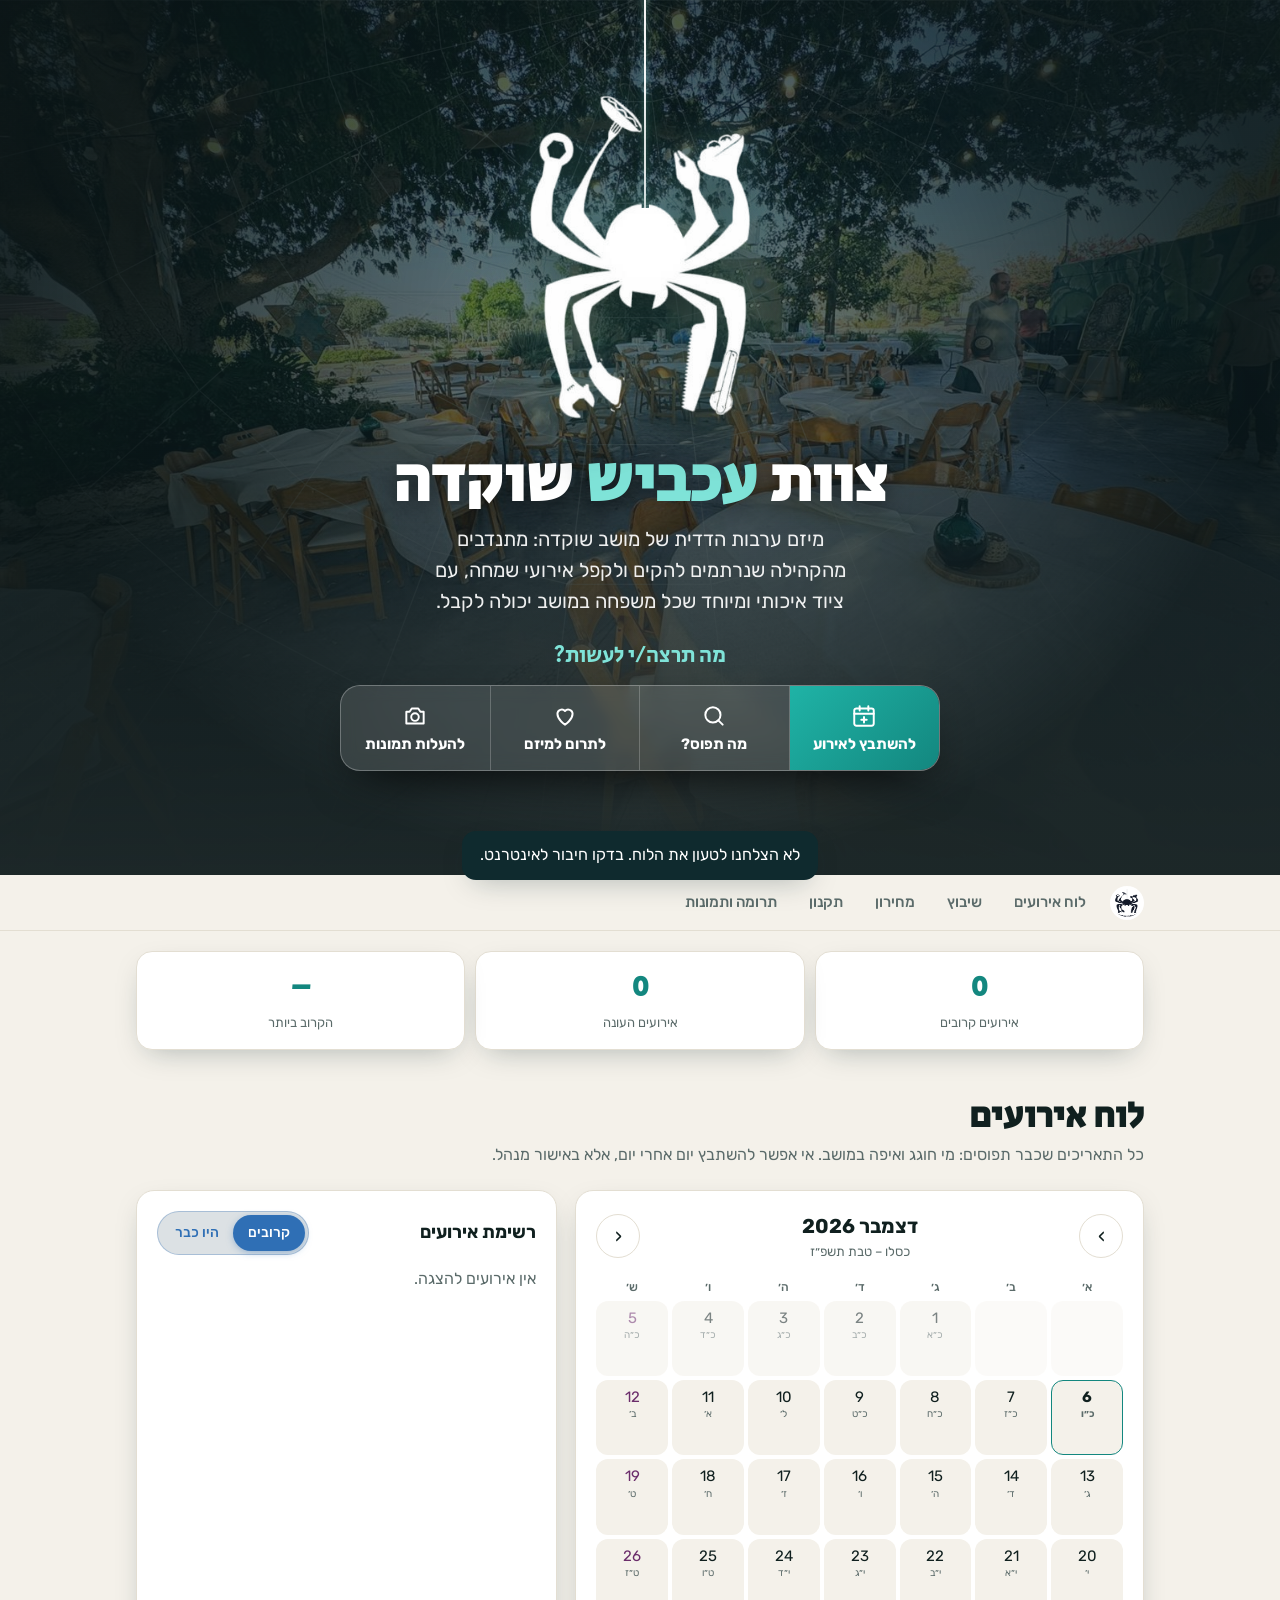
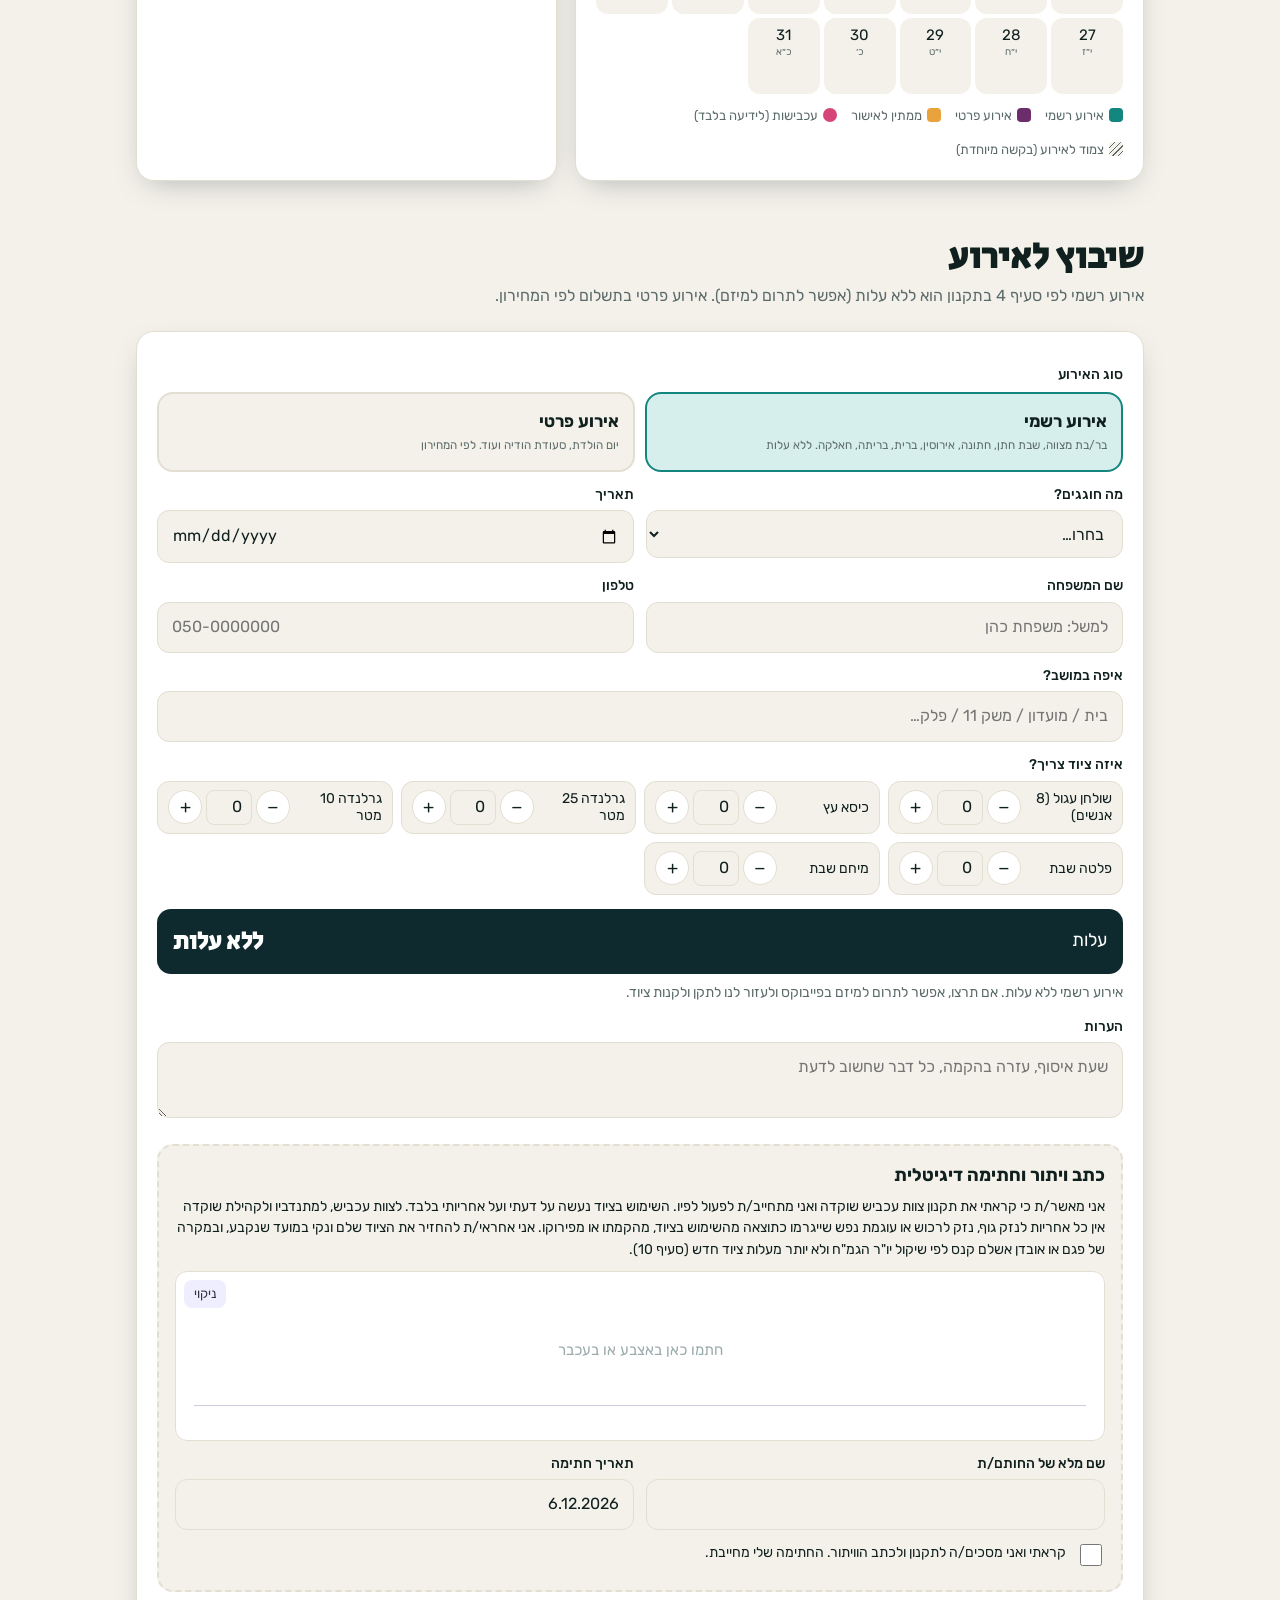
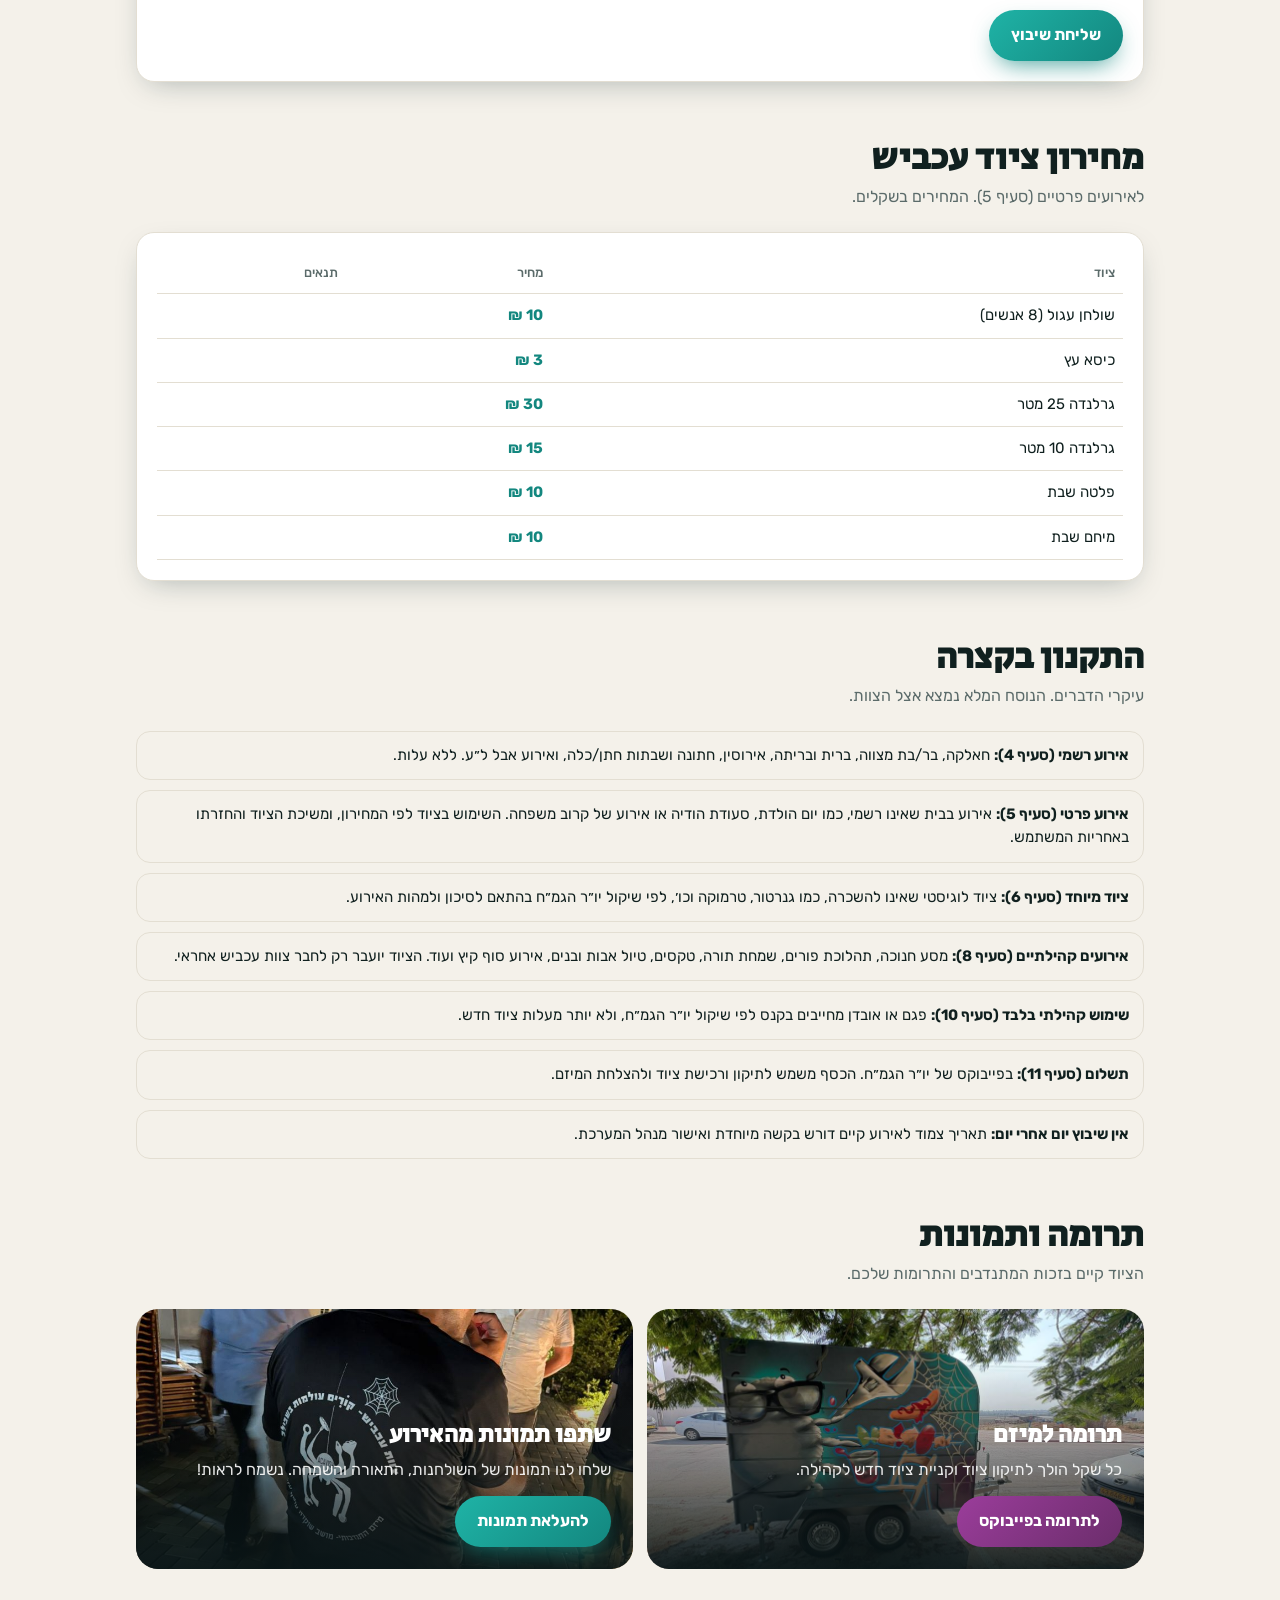
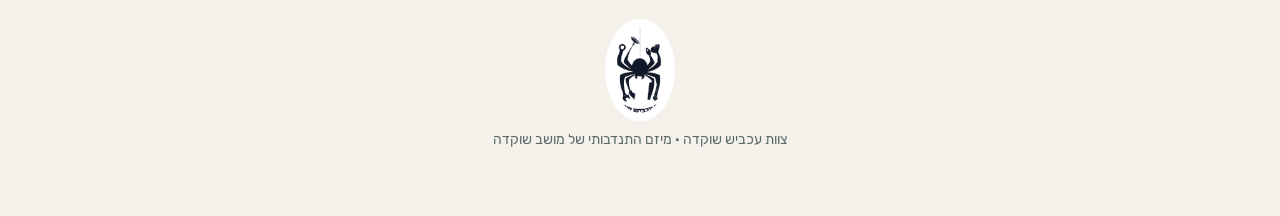
==== akavish-app/index.html @ b8924027 "עכביש: עדכונים נכנסים מיד בלי זיכרון מטמון ישן Co-Authored-By: Claude Opus 5.5 <noreply@anthropic.co" ====
<!doctype html>
<html lang="he" dir="rtl">
<head>
<meta charset="utf-8">
<meta name="viewport" content="width=device-width, initial-scale=1, viewport-fit=cover">
<title>צוות עכביש שוקדה</title>
<meta name="description" content="שיבוץ ציוד לאירועים של צוות עכביש שוקדה: לוח תאריכים, שיבוץ, מחירון ותרומה">
<meta name="theme-color" content="#0f2a2e">
<link rel="manifest" href="manifest.webmanifest">
<link rel="icon" href="img/icon-192.png">
<link rel="apple-touch-icon" href="img/apple-touch-icon.png">
<meta name="apple-mobile-web-app-capable" content="yes">
<meta name="apple-mobile-web-app-title" content="עכביש">
<link rel="preconnect" href="https://fonts.googleapis.com">
<link rel="preconnect" href="https://fonts.gstatic.com" crossorigin>
<link href="https://fonts.googleapis.com/css2?family=Rubik:wght@400;500;700;900&family=Secular+One&display=swap" rel="stylesheet">
<style>
:root{
  --ink:#10201f; --muted:#5b6b6a; --bg:#f4f1ea; --card:#ffffff; --line:#e3ded2;
  --teal:#13877f; --teal-d:#0f2a2e; --teal-l:#d7efec; --plum:#6b2d6b; --amber:#e8a33d; --red:#c2413b;
  --official:#13877f; --private:#6b2d6b; --pending:#e8a33d; --rose:#d6457a; --blue:#2f6fb5;
  --radius:18px; --shadow:0 10px 30px -12px rgba(15,42,46,.35);
}
@media (prefers-color-scheme: dark){
  :root:not([data-theme="light"]){
    --ink:#eef4f3; --muted:#9db0ae; --bg:#0c1617; --card:#142224; --line:#24393b;
    --teal-l:#163a38; --shadow:0 10px 30px -12px rgba(0,0,0,.7);
  }
}
:root[data-theme="dark"]{ --ink:#eef4f3; --muted:#9db0ae; --bg:#0c1617; --card:#142224; --line:#24393b; --teal-l:#163a38; }
*{box-sizing:border-box}
html{scroll-behavior:smooth;overflow-x:clip}
body{margin:0;font-family:Rubik,system-ui,sans-serif;background:var(--bg);color:var(--ink);line-height:1.55;-webkit-tap-highlight-color:transparent}
img{max-width:100%;display:block}
a{color:inherit}
button,input,select,textarea{font:inherit;color:inherit}
.wrap{max-width:1040px;margin:0 auto;padding:0 16px}

/* ---------- HERO ---------- */
.hero{position:relative;min-height:min(92vh,760px);display:grid;place-items:center;text-align:center;color:#fff;overflow:hidden;isolation:isolate;padding:48px 16px 90px}
.hero::before{content:"";position:absolute;inset:0;background:url(img/hero.jpg) center/cover;z-index:-2;transform:scale(1.05);animation:drift 30s ease-in-out infinite alternate}
.hero::after{content:"";position:absolute;inset:0;z-index:-1;background:radial-gradient(ellipse at 50% 35%,rgba(15,42,46,.55),rgba(10,22,24,.92) 70%),linear-gradient(180deg,transparent 60%,var(--bg))}
@keyframes drift{to{transform:scale(1.15) translate(-2%,1%)}}
.web{position:absolute;inset:0;z-index:-1;opacity:.22;pointer-events:none}
.web path,.web line,.web circle{stroke:#fff;fill:none;stroke-width:1}
.spider{position:relative;width:min(220px,48vw);margin:0 auto;transform-origin:52% -70vh;animation:descend 2.4s cubic-bezier(.22,1.35,.45,1) both,bob 5.5s 2.4s ease-in-out infinite}
.spider::before{content:"";position:absolute;z-index:-1;bottom:56%;left:52.4%;width:2px;height:130vh;transform:translateX(-50%);background:linear-gradient(rgba(255,255,255,.15),rgba(255,255,255,.95) 50%);box-shadow:0 0 6px rgba(127,227,216,.6)}
.spider img{width:100%;height:auto;filter:drop-shadow(0 22px 26px rgba(0,0,0,.65)) drop-shadow(0 0 22px rgba(127,227,216,.35))}
@keyframes descend{from{transform:translateY(-120vh)}}
@keyframes bob{0%,100%{transform:translateY(0) rotate(0)}30%{transform:translateY(14px) rotate(.8deg)}70%{transform:translateY(-6px) rotate(-.8deg)}}
@keyframes spin{to{transform:rotate(360deg)}}
@media (prefers-reduced-motion:reduce){*{animation:none!important}}
.hero h1{font-family:"Secular One",Rubik,sans-serif;font-size:clamp(34px,7vw,64px);line-height:1.05;margin:30px 0 8px;text-shadow:0 4px 24px rgba(0,0,0,.5)}
.hero h1 span{color:#7fe3d8}
.hero p.lead{text-wrap:balance;font-size:clamp(16px,2.6vw,20px);max-width:600px;margin:0 auto 22px;opacity:.92}
.cta{display:flex;gap:10px;flex-wrap:wrap;justify-content:center}
.ask{font-family:"Secular One",Rubik,sans-serif;font-size:clamp(18px,3vw,22px);margin:0 0 12px;color:#7fe3d8}
.actions{display:grid;grid-template-columns:repeat(4,1fr);max-width:640px;margin:0 auto;border-radius:20px;overflow:hidden;background:rgba(255,255,255,.12);backdrop-filter:blur(8px);border:1px solid rgba(255,255,255,.28);box-shadow:0 20px 50px -20px #000}
.actions a{display:flex;flex-direction:column;align-items:center;justify-content:center;gap:6px;padding:14px 6px;min-height:84px;color:#fff;text-decoration:none;font-weight:700;font-size:15px;line-height:1.2;transition:background .15s}
.actions a+a{border-inline-start:1px solid rgba(255,255,255,.22)}
.actions a:first-child{background:linear-gradient(135deg,#1fb3a6,var(--teal))}
.actions a:hover{background:rgba(255,255,255,.2)}
.actions a:first-child:hover{background:linear-gradient(135deg,#25c4b6,#16968d)}
.actions svg{width:26px;height:26px;fill:none;stroke:currentColor;stroke-width:1.8;stroke-linecap:round;stroke-linejoin:round}
@media (max-width:560px){.actions{grid-template-columns:1fr 1fr}.actions a:nth-child(3){border-inline-start:0}.actions a:nth-child(n+3){border-top:1px solid rgba(255,255,255,.22)}}
.btn{display:inline-flex;align-items:center;gap:8px;border:0;border-radius:999px;padding:13px 22px;font-weight:700;cursor:pointer;text-decoration:none;transition:transform .15s,box-shadow .15s;min-height:48px}
.btn:active{transform:scale(.97)}
.btn-primary{background:linear-gradient(135deg,#1fb3a6,var(--teal));color:#fff;box-shadow:0 10px 24px -8px #13877fcc}
.btn-ghost{background:rgba(255,255,255,.14);color:#fff;backdrop-filter:blur(6px);border:1px solid rgba(255,255,255,.3)}
.btn-plum{background:linear-gradient(135deg,#9b3d9b,var(--plum));color:#fff}
.btn-outline{background:transparent;border:2px solid var(--teal);color:var(--teal)}
.btn svg{width:20px;height:20px}

/* ---------- NAV ---------- */
nav.tabs{position:sticky;top:0;z-index:20;background:color-mix(in srgb,var(--bg) 88%,transparent);backdrop-filter:blur(10px);border-bottom:1px solid var(--line)}
nav.tabs .wrap{display:flex;gap:4px;overflow-x:auto;scrollbar-width:none;padding-top:8px;padding-bottom:8px;align-items:center}
nav.tabs a{flex:none;padding:8px 14px;border-radius:999px;text-decoration:none;font-weight:500;color:var(--muted);font-size:15px}
nav.tabs a:hover{background:var(--teal-l);color:var(--ink)}
nav.tabs .mini{width:34px;height:34px;border-radius:50%;background:#fff;padding:3px;flex:none;margin-inline-end:6px}

section{padding:46px 0 10px}
h2{font-family:"Secular One",Rubik,sans-serif;font-size:clamp(26px,4.4vw,36px);margin:0 0 6px;line-height:1.15}
.sub{color:var(--muted);margin:0 0 22px}
.card{background:var(--card);border:1px solid var(--line);border-radius:var(--radius);box-shadow:var(--shadow);padding:20px}

/* ---------- STATUS STRIP ---------- */
.strip{display:grid;grid-template-columns:repeat(3,1fr);gap:10px;margin-top:20px}
.stat{background:var(--card);border:1px solid var(--line);border-radius:16px;padding:14px;text-align:center;box-shadow:var(--shadow)}
.stat b{display:block;font-size:28px;font-family:"Secular One",Rubik;color:var(--teal)}
.stat span{font-size:13px;color:var(--muted)}
.demo{margin:14px 0 0;padding:10px 14px;border-radius:12px;background:#fff4dc;color:#6b4a0c;font-size:14px;border:1px solid #f1d79b}
@media (prefers-color-scheme: dark){:root:not([data-theme="light"]) .demo{background:#3a2e12;color:#f6dfa8;border-color:#5c4a1c}}

/* ---------- CALENDAR ---------- */
.cal-head{display:flex;align-items:center;justify-content:space-between;gap:10px;margin-bottom:12px}
.cal-head h3{margin:0;font-size:20px;text-align:center;flex:1}
.cal-head small{display:block;color:var(--muted);font-weight:400;font-size:13px}
.icon-btn{width:44px;height:44px;border-radius:50%;border:1px solid var(--line);background:var(--card);cursor:pointer;display:grid;place-items:center;font-size:20px}
.grid{display:grid;grid-template-columns:repeat(7,1fr);gap:4px}
.dow{text-align:center;font-size:12px;color:var(--muted);padding:4px 0;font-weight:500}
.day{position:relative;aspect-ratio:1/1.05;border-radius:12px;border:1px solid transparent;background:var(--bg);display:flex;flex-direction:column;align-items:center;justify-content:flex-start;padding:5px 2px;cursor:pointer;font-size:15px;min-width:0;overflow:hidden}
.day .hd{font-size:10px;color:var(--muted);line-height:1.1}
.day .tag{margin-top:auto;font-size:10px;line-height:1.15;max-width:100%;padding:1px 4px;border-radius:6px;color:#fff;white-space:nowrap;overflow:hidden;text-overflow:ellipsis}
.day.out{opacity:.3;pointer-events:none}
.day.past{opacity:.55}
.day.today{border-color:var(--teal);font-weight:700}
.day.taken{background:var(--teal-l)}
.day.taken .tag{background:var(--official)}
.day.taken.priv .tag{background:var(--private)}
.day.taken.pend .tag{background:var(--pending);color:#3a2700}
.day .ak{position:absolute;top:5px;left:5px;width:8px;height:8px;border-radius:50%;background:var(--rose)}
.day.akonly .tag{background:var(--rose)}
.akinfo{margin-top:12px;padding:10px 12px;border-radius:12px;border:1px dashed var(--rose);font-size:14px;background:color-mix(in srgb,var(--rose) 8%,var(--card))}
.day.adj{background:repeating-linear-gradient(-45deg,var(--bg) 0 6px,color-mix(in srgb,var(--line) 70%,transparent) 6px 8px)}
.day.free:hover{border-color:var(--teal)}
.day.sel{outline:3px solid var(--teal);outline-offset:1px}
.day.shab .num{color:var(--plum)}
.legend{display:flex;flex-wrap:wrap;gap:14px;font-size:13px;color:var(--muted);margin-top:12px}
.legend i{display:inline-block;width:14px;height:14px;border-radius:4px;vertical-align:-2px;margin-inline-end:5px}
@media (max-width:520px){.day .tag{font-size:0;height:5px;width:70%;padding:0}.day{font-size:13px;border-radius:9px}.day .hd{font-size:9px}}

.cols{display:grid;grid-template-columns:1.35fr 1fr;gap:18px}
@media (max-width:860px){.cols{grid-template-columns:1fr}}
.list{display:flex;flex-direction:column;gap:8px;max-height:560px;overflow:auto;padding-inline-end:4px}
.ev{display:grid;grid-template-columns:58px 1fr;gap:12px;align-items:center;padding:10px;border-radius:14px;background:var(--bg);border:1px solid var(--line)}
.ev .d{text-align:center;border-radius:12px;padding:6px 0;background:var(--teal);color:#fff;line-height:1.1}
.ev.priv .d{background:var(--private)}
.ev.pend .d{background:var(--pending);color:#3a2700}
.ev .d b{display:block;font-size:22px}
.ev .d small{font-size:11px}
.ev h4{margin:0;font-size:16px}
.ev p{margin:0;color:var(--muted);font-size:13px}
.pill{display:inline-block;font-size:11px;padding:1px 8px;border-radius:999px;background:var(--teal-l);color:var(--ink);margin-inline-start:6px;vertical-align:1px}
.list-head{display:flex;align-items:center;justify-content:space-between;gap:10px;margin-bottom:12px}
.list-head h3{margin:0;font-size:18px}
.filters{display:inline-grid;grid-template-columns:1fr 1fr;padding:3px;border-radius:999px;background:color-mix(in srgb,var(--blue) 12%,var(--bg));border:1px solid color-mix(in srgb,var(--blue) 30%,transparent)}
.chip{border:0;background:transparent;color:var(--blue);border-radius:999px;padding:7px 14px;cursor:pointer;font-size:14px;font-weight:500;min-height:36px}
.chip[aria-pressed="true"]{background:var(--blue);color:#fff;box-shadow:0 2px 8px -2px color-mix(in srgb,var(--blue) 60%,transparent)}

/* ---------- FORM ---------- */
form .row{display:grid;grid-template-columns:1fr 1fr;gap:12px}
@media (max-width:600px){form .row{grid-template-columns:1fr}}
label{display:block;font-weight:500;font-size:14px;margin:12px 0 5px}
input,select,textarea{width:100%;padding:12px 14px;border:1.5px solid var(--line);border-radius:12px;background:var(--bg);min-height:48px;font-size:16px}
input:focus,select:focus,textarea:focus{outline:none;border-color:var(--teal);box-shadow:0 0 0 4px color-mix(in srgb,var(--teal) 20%,transparent)}
.kind{display:grid;grid-template-columns:1fr 1fr;gap:10px;margin-top:6px}
.kind label{position:relative;margin:0;cursor:pointer;border:2px solid var(--line);border-radius:16px;padding:14px;background:var(--bg);font-weight:400}
.kind input{position:absolute;opacity:0;pointer-events:none;width:1px;height:1px;min-height:0;inset:0}
.kind label:has(input:checked){border-color:var(--teal);background:var(--teal-l)}
.kind label.p:has(input:checked){border-color:var(--plum);background:color-mix(in srgb,var(--plum) 14%,var(--bg))}
.kind b{display:block;font-size:17px}
.kind small{color:var(--muted)}
.msg{padding:12px 14px;border-radius:12px;margin-top:10px;font-size:14px;display:none}
.msg.show{display:block}
.msg.err{background:#fde8e6;color:#7a1d17;border:1px solid #f3c1bc}
.msg.warn{background:#fff4dc;color:#6b4a0c;border:1px solid #f1d79b}
.msg.ok{background:var(--teal-l);color:var(--ink);border:1px solid color-mix(in srgb,var(--teal) 40%,transparent)}
@media (prefers-color-scheme: dark){:root:not([data-theme="light"]) .msg.err{background:#3d1714;color:#ffc9c3;border-color:#6b2a24}:root:not([data-theme="light"]) .msg.warn{background:#3a2e12;color:#f6dfa8;border-color:#5c4a1c}}
.equip{display:grid;grid-template-columns:repeat(auto-fill,minmax(220px,1fr));gap:8px}
.eq{display:flex;align-items:center;gap:8px;padding:8px 10px;border:1px solid var(--line);border-radius:12px;background:var(--bg)}
.eq .n{flex:1;font-size:14px;line-height:1.25}
.eq .n small{display:block;color:var(--muted);font-size:12px}
#equip.free .pr{display:none}
.stepper{display:flex;align-items:center;gap:4px}
.stepper button{width:34px;height:34px;border-radius:50%;border:1px solid var(--line);background:var(--card);cursor:pointer;font-size:18px;line-height:1}
.stepper input{width:46px;min-height:34px;padding:4px;text-align:center;border-radius:8px}
.total{display:flex;justify-content:space-between;align-items:center;margin-top:14px;padding:14px 16px;border-radius:14px;background:var(--teal-d);color:#fff;font-size:18px}
.total b{font-size:24px;font-family:"Secular One",Rubik}
.mazal{margin-top:12px;padding:16px 18px;border-radius:16px;background:linear-gradient(135deg,color-mix(in srgb,var(--teal) 16%,var(--card)),color-mix(in srgb,var(--plum) 12%,var(--card)));border:1px solid color-mix(in srgb,var(--teal) 35%,transparent)}
.mazal h4{margin:0 0 6px;font-family:"Secular One",Rubik,sans-serif;font-size:20px;color:var(--teal)}
.mazal p{margin:0 0 8px;font-size:15px}
.mazal ul{margin:0;padding:0 18px 0 0;display:grid;gap:6px;font-size:14.5px}
.waiver{margin-top:18px;border:2px dashed var(--line);border-radius:16px;padding:16px;background:var(--bg)}
.waiver h3{margin:0 0 6px;font-size:18px}
.waiver p{margin:0 0 10px;font-size:14px}
.sigbox{position:relative;border:1.5px solid var(--line);border-radius:12px;background:#fff;touch-action:none;height:170px}
.sigbox canvas{width:100%;height:100%;display:block;border-radius:12px;cursor:crosshair}
.sigbox .ph{position:absolute;inset:auto 0 46%;text-align:center;color:#9aa;pointer-events:none;font-size:15px}
.sigbox .base{pointer-events:none;position:absolute;left:18px;right:18px;bottom:34px;border-top:1px solid #ccd}
.sigbox button{position:absolute;top:8px;left:8px;border:0;background:#eef;color:#334;border-radius:8px;padding:4px 10px;cursor:pointer;font-size:13px}
.check{display:flex;gap:10px;align-items:flex-start;font-weight:400;margin-top:12px;cursor:pointer}
.check input{width:22px;height:22px;min-height:0;flex:none;margin-top:2px;accent-color:var(--teal)}

/* ---------- PRICES / RULES ---------- */
table.prices{width:100%;border-collapse:collapse;font-size:15px}
table.prices td,table.prices th{padding:10px 8px;border-bottom:1px solid var(--line);text-align:right}
table.prices th{font-size:13px;color:var(--muted);font-weight:500}
table.prices td.p{font-weight:700;white-space:nowrap;color:var(--teal)}
table.prices small{color:var(--muted)}
.rules{display:grid;gap:10px;counter-reset:r}
.rules li{list-style:none;padding:12px 14px;border-radius:14px;background:var(--bg);border:1px solid var(--line);font-size:15px}
.rules{padding:0;margin:0}

/* ---------- SUPPORT ---------- */
.support{display:grid;grid-template-columns:1fr 1fr;gap:14px}
@media (max-width:700px){.support{grid-template-columns:1fr}}
.tile{position:relative;border-radius:22px;overflow:hidden;min-height:260px;color:#fff;display:flex;flex-direction:column;justify-content:flex-end;padding:22px;isolation:isolate;text-decoration:none}
.tile img{position:absolute;inset:0;width:100%;height:100%;object-fit:cover;z-index:-2}
.tile::after{content:"";position:absolute;inset:0;z-index:-1;background:linear-gradient(180deg,transparent 20%,rgba(10,22,24,.92))}
.tile h3{margin:0 0 4px;font-size:24px;font-family:"Secular One",Rubik}
.tile p{margin:0 0 14px;opacity:.9}
.tile .btn{align-self:flex-start}
footer{padding:40px 16px 60px;text-align:center;color:var(--muted);font-size:14px}
footer img{width:70px;margin:0 auto 8px;background:#fff;border-radius:50%;padding:8px}

/* ---------- DIALOG / TOAST ---------- */
dialog{border:0;border-radius:22px;padding:0;max-width:min(440px,92vw);width:100%;background:var(--card);color:var(--ink);box-shadow:0 30px 80px -20px #000}
dialog::backdrop{background:rgba(5,12,13,.6);backdrop-filter:blur(3px)}
dialog .in{padding:22px}
dialog h3{margin:0 0 4px;font-size:22px}
.toast{position:fixed;bottom:20px;left:50%;transform:translateX(-50%) translateY(150%);background:var(--teal-d);color:#fff;padding:12px 18px;border-radius:14px;z-index:50;transition:transform .3s,visibility .3s;max-width:92vw;box-shadow:var(--shadow);visibility:hidden}
.toast.show{transform:translateX(-50%) translateY(0);visibility:visible}
#install{display:none}
.spinner{display:inline-block;width:18px;height:18px;border:2px solid #fff6;border-top-color:#fff;border-radius:50%;animation:spin .8s linear infinite}
</style>
</head>
<body>

<!-- ============ HERO ============ -->
<header class="hero">
  <svg class="web" viewBox="0 0 1000 800" preserveAspectRatio="xMidYMid slice" aria-hidden="true" id="websvg"></svg>
  <div>
    <div class="spider"><img src="img/spider-white.png" alt="העכביש של צוות עכביש" width="274" height="462"></div>
    <h1>צוות <span>עכביש</span> שוקדה</h1>
    <p class="lead">מיזם ערבות הדדית של מושב שוקדה: מתנדבים מהקהילה שנרתמים להקים ולקפל אירועי שמחה, עם ציוד איכותי ומיוחד שכל משפחה במושב יכולה לקבל.</p>
    <p class="ask">מה תרצה/י לעשות?</p>
    <nav class="actions" aria-label="פעולות">
      <a href="#book"><svg viewBox="0 0 24 24" aria-hidden="true"><rect x="3" y="5" width="18" height="16" rx="2"/><path d="M3 10h18M8 3v4M16 3v4M12 13v5M9.5 15.5h5"/></svg>להשתבץ לאירוע</a>
      <a href="#calendar"><svg viewBox="0 0 24 24" aria-hidden="true"><circle cx="11" cy="11" r="7"/><path d="m20 20-4-4"/></svg>מה תפוס?</a>
      <a href="#" id="heroDonate" target="_blank" rel="noopener"><svg viewBox="0 0 24 24" aria-hidden="true"><path d="M12 20s-7-4.4-7-10a4 4 0 0 1 7-2.6A4 4 0 0 1 19 10c0 5.6-7 10-7 10z"/></svg>לתרום למיזם</a>
      <a href="#" id="heroPhotos" target="_blank" rel="noopener"><svg viewBox="0 0 24 24" aria-hidden="true"><path d="M4 8h3l2-3h6l2 3h3v11H4z"/><circle cx="12" cy="13" r="3.5"/></svg>להעלות תמונות</a>
    </nav>
    <div class="cta" style="margin-top:14px"><button class="btn btn-ghost" id="install" type="button">התקנה לטלפון</button></div>
  </div>
</header>

<nav class="tabs" aria-label="ניווט">
  <div class="wrap">
    <img class="mini" src="img/logo.png" alt="">
    <a href="#calendar">לוח אירועים</a>
    <a href="#book">שיבוץ</a>
    <a href="#prices">מחירון</a>
    <a href="#rules">תקנון</a>
    <a href="#support">תרומה ותמונות</a>
  </div>
</nav>

<main class="wrap">
  <div class="strip">
    <div class="stat"><b id="sUpcoming">–</b><span>אירועים קרובים</span></div>
    <div class="stat"><b id="sSeason">–</b><span>אירועים העונה</span></div>
    <div class="stat"><b id="sNext">–</b><span>הקרוב ביותר</span></div>
  </div>
  <div class="demo" id="demoNote" hidden>מצב הדגמה: הנתונים מוצגים מתוך טבלת העונה, ושיבוצים נשמרים רק במכשיר הזה עד שהאתר יחובר לגוגל שיטס.</div>

  <!-- ============ CALENDAR ============ -->
  <section id="calendar">
    <h2>לוח אירועים</h2>
    <p class="sub">כל התאריכים שכבר תפוסים: מי חוגג ואיפה במושב. אי אפשר להשתבץ יום אחרי יום, אלא באישור מנהל.</p>
    <div class="cols">
      <div class="card">
        <div class="cal-head">
          <button class="icon-btn" id="prev" aria-label="חודש קודם">›</button>
          <h3 id="monthTitle"></h3>
          <button class="icon-btn" id="next" aria-label="חודש הבא">‹</button>
        </div>
        <div class="grid" id="dow"></div>
        <div class="grid" id="days"></div>
        <div class="legend">
          <span><i style="background:var(--official)"></i>אירוע רשמי</span>
          <span><i style="background:var(--private)"></i>אירוע פרטי</span>
          <span><i style="background:var(--pending)"></i>ממתין לאישור</span>
          <span><i style="background:var(--rose);border-radius:50%"></i>עכבישות (לידיעה בלבד)</span>
          <span><i style="background:repeating-linear-gradient(-45deg,var(--bg) 0 3px,var(--muted) 3px 4px)"></i>צמוד לאירוע (בקשה מיוחדת)</span>
        </div>
      </div>
      <div class="card">
        <div class="list-head">
          <h3>רשימת אירועים</h3>
          <div class="filters" role="group" aria-label="איזה אירועים להציג">
            <button class="chip" data-f="up" aria-pressed="true">קרובים</button>
            <button class="chip" data-f="past" aria-pressed="false">היו כבר</button>
          </div>
        </div>
        <div class="list" id="list"></div>
      </div>
    </div>
  </section>

  <!-- ============ BOOKING ============ -->
  <section id="book">
    <h2>שיבוץ לאירוע</h2>
    <p class="sub">אירוע רשמי לפי סעיף 4 בתקנון הוא ללא עלות (אפשר לתרום למיזם). אירוע פרטי בתשלום לפי המחירון.</p>
    <form class="card" id="form" novalidate>
      <label>סוג האירוע</label>
      <div class="kind">
        <label><input type="radio" name="kind" value="official" checked><b>אירוע רשמי</b><small>בר/בת מצווה, שבת חתן, חתונה, אירוסין, ברית, בריתה, חאלקה. ללא עלות</small></label>
        <label class="p"><input type="radio" name="kind" value="private"><b>אירוע פרטי</b><small>יום הולדת, סעודת הודיה ועוד. לפי המחירון</small></label>
      </div>
      <div class="row">
        <div><label for="type">מה חוגגים?</label><select id="type" name="type" required></select></div>
        <div><label for="date">תאריך</label><input type="date" id="date" name="date" required><small id="hebDate" style="color:var(--muted);font-size:13px"></small></div>
      </div>
      <div class="row">
        <div><label for="family">שם המשפחה</label><input id="family" name="family" required autocomplete="family-name" placeholder="למשל: משפחת כהן"></div>
        <div><label for="phone">טלפון</label><input id="phone" name="phone" type="tel" required autocomplete="tel" inputmode="tel" placeholder="050-0000000"></div>
      </div>
      <label for="location">איפה במושב?</label>
      <input id="location" name="location" required placeholder="בית / מועדון / משק 11 / פלק…">
      <div class="msg" id="dateMsg"></div>
      <div class="mazal" id="mazal" hidden></div>
      <div id="specialWrap" hidden>
        <label class="check"><input type="checkbox" id="special"> <span>אני מבקש/ת אישור מיוחד ממנהל המערכת לשיבוץ בתאריך הצמוד לאירוע אחר</span></label>
        <label for="specialWhy">סיבת הבקשה</label>
        <textarea id="specialWhy" rows="2" placeholder="למשל: שבת חתן שמתחילה ביום שישי"></textarea>
      </div>

      <label>איזה ציוד צריך?</label>
      <div class="equip" id="equip"></div>
      <div class="total"><span id="totalLabel">סה״כ לתשלום</span><b id="total">0 ₪</b></div>
      <p id="donateHint" class="sub" style="margin:8px 0 0;font-size:14px">אירוע רשמי ללא עלות. אם תרצו, אפשר לתרום למיזם בפייבוקס ולעזור לנו לתקן ולקנות ציוד.</p>

      <label for="notes">הערות</label>
      <textarea id="notes" name="notes" rows="2" placeholder="שעת איסוף, עזרה בהקמה, כל דבר שחשוב לדעת"></textarea>

      <div class="waiver">
        <h3>כתב ויתור וחתימה דיגיטלית</h3>
        <p id="waiverText"></p>
        <div class="sigbox"><canvas id="sig" aria-label="משטח חתימה"></canvas><div class="base"></div><div class="ph" id="sigPh">חתמו כאן באצבע או בעכבר</div><button type="button" id="sigClear">ניקוי</button></div>
        <div class="row">
          <div><label for="signer">שם מלא של החותם/ת</label><input id="signer" required autocomplete="name"></div>
          <div><label>תאריך חתימה</label><input id="signDate" disabled></div>
        </div>
        <label class="check"><input type="checkbox" id="agree" required> <span>קראתי ואני מסכים/ה לתקנון ולכתב הוויתור. החתימה שלי מחייבת.</span></label>
      </div>

      <div class="msg" id="formMsg"></div>
      <div class="cta" style="justify-content:flex-start;margin-top:18px">
        <button class="btn btn-primary" type="submit" id="submitBtn">שליחת שיבוץ</button>
      </div>
    </form>
  </section>

  <!-- ============ PRICES ============ -->
  <section id="prices">
    <h2>מחירון ציוד עכביש</h2>
    <p class="sub">לאירועים פרטיים (סעיף 5). המחירים בשקלים.</p>
    <div class="card"><table class="prices" id="priceTable"><thead><tr><th>ציוד</th><th>מחיר</th><th>תנאים</th></tr></thead><tbody></tbody></table></div>
  </section>

  <!-- ============ RULES ============ -->
  <section id="rules">
    <h2>התקנון בקצרה</h2>
    <p class="sub">עיקרי הדברים. הנוסח המלא נמצא אצל הצוות.</p>
    <ul class="rules">
      <li><b>אירוע רשמי (סעיף 4):</b> חאלקה, בר/בת מצווה, ברית ובריתה, אירוסין, חתונה ושבתות חתן/כלה, ואירוע אבל ל״ע. ללא עלות.</li>
      <li><b>אירוע פרטי (סעיף 5):</b> אירוע בבית שאינו רשמי, כמו יום הולדת, סעודת הודיה או אירוע של קרוב משפחה. השימוש בציוד לפי המחירון, ומשיכת הציוד והחזרתו באחריות המשתמש.</li>
      <li><b>ציוד מיוחד (סעיף 6):</b> ציוד לוגיסטי שאינו להשכרה, כמו גנרטור, טרמוקה וכו׳, לפי שיקול יו״ר הגמ״ח בהתאם לסיכון ולמהות האירוע.</li>
      <li><b>אירועים קהילתיים (סעיף 8):</b> מסע חנוכה, תהלוכת פורים, שמחת תורה, טקסים, טיול אבות ובנים, אירוע סוף קיץ ועוד. הציוד יועבר רק לחבר צוות עכביש אחראי.</li>
      <li><b>שימוש קהילתי בלבד (סעיף 10):</b> פגם או אובדן מחייבים בקנס לפי שיקול יו״ר הגמ״ח, ולא יותר מעלות ציוד חדש.</li>
      <li><b>תשלום (סעיף 11):</b> בפייבוקס של יו״ר הגמ״ח. הכסף משמש לתיקון ורכישת ציוד ולהצלחת המיזם.</li>
      <li><b>אין שיבוץ יום אחרי יום:</b> תאריך צמוד לאירוע קיים דורש בקשה מיוחדת ואישור מנהל המערכת.</li>
    </ul>
  </section>

  <!-- ============ SUPPORT ============ -->
  <section id="support">
    <h2>תרומה ותמונות</h2>
    <p class="sub">הציוד קיים בזכות המתנדבים והתרומות שלכם.</p>
    <div class="support">
      <a class="tile" id="payboxTile" href="#" target="_blank" rel="noopener">
        <img src="img/trailer.jpg" alt="עגלת הציוד של צוות עכביש" loading="lazy">
        <h3>תרומה למיזם</h3>
        <p>כל שקל הולך לתיקון ציוד וקניית ציוד חדש לקהילה.</p>
        <span class="btn btn-plum">לתרומה בפייבוקס</span>
      </a>
      <a class="tile" id="photosTile" href="#" target="_blank" rel="noopener">
        <img src="img/shirt.jpg" alt="חולצת צוות עכביש" loading="lazy">
        <h3>שתפו תמונות מהאירוע</h3>
        <p>שלחו לנו תמונות של השולחנות, התאורה והשמחה. נשמח לראות!</p>
        <span class="btn btn-primary">להעלאת תמונות</span>
      </a>
    </div>
  </section>
</main>

<footer>
  <img src="img/logo.png" alt="">
  <div>צוות עכביש שוקדה · מיזם התנדבותי של מושב שוקדה</div>
  <div id="adminLink" style="margin-top:6px"></div>
</footer>

<dialog id="dlg"><div class="in" id="dlgBody"></div><div class="in" style="padding-top:0"><button class="btn btn-outline" onclick="dlg.close()">סגירה</button></div></dialog>
<div class="toast" id="toast"></div>

<script src="config.js?v=3"></script>
<script src="sample-data.js?v=3"></script>
<script>
(() => {
"use strict";
const C = window.AKAVISH_CONFIG || {};
const $ = s => document.querySelector(s);
const DEMO = !C.API_URL;
const DOW = ["א׳","ב׳","ג׳","ד׳","ה׳","ו׳","ש׳"];
const DAYNAME = ["ראשון","שני","שלישי","רביעי","חמישי","שישי","שבת"];
const MONTHS = ["ינואר","פברואר","מרץ","אפריל","מאי","יוני","יולי","אוגוסט","ספטמבר","אוקטובר","נובמבר","דצמבר"];
const OFFICIAL_RX = /מצו|חתן|כלה|חתונ|אירוס|ברית|חאלק|חלאק|אבל/;
let events = [];

// ---------- helpers ----------
const iso = d => `${d.getFullYear()}-${String(d.getMonth()+1).padStart(2,"0")}-${String(d.getDate()).padStart(2,"0")}`;
const parse = s => { const [y,m,d] = s.split("-").map(Number); return new Date(y, m-1, d); };
const addDays = (s, n) => { const d = parse(s); d.setDate(d.getDate()+n); return iso(d); };
const todayIso = iso(new Date());
const esc = s => String(s ?? "").replace(/[&<>"']/g, c => ({"&":"&amp;","<":"&lt;",">":"&gt;",'"':"&quot;","'":"&#39;"}[c]));
// גימטריה: 11 -> י״א, 5787 -> תשפ״ז
function gem(n) {
  n = n % 1000; let out = "";
  const H = [[400,"ת"],[300,"ש"],[200,"ר"],[100,"ק"],[90,"צ"],[80,"פ"],[70,"ע"],[60,"ס"],[50,"נ"],[40,"מ"],[30,"ל"],[20,"כ"],[10,"י"],[9,"ט"],[8,"ח"],[7,"ז"],[6,"ו"],[5,"ה"],[4,"ד"],[3,"ג"],[2,"ב"],[1,"א"]];
  while (n >= 400) { out += "ת"; n -= 400; }
  if (n === 15) out += "טו"; else if (n === 16) out += "טז";
  else for (const [v,c] of H) while (n >= v) { out += c; n -= v; }
  return out.length > 1 ? out.slice(0,-1) + "״" + out.slice(-1) : out + "׳";
}
function hebParts(s) {
  try {
    const parts = new Intl.DateTimeFormat("he-u-ca-hebrew", {day:"numeric", month:"long", year:"numeric"}).formatToParts(parse(s));
    const g = t => (parts.find(p => p.type === t) || {}).value || "";
    return { day: gem(parseInt(g("day"))), month: g("month"), year: gem(parseInt(g("year"))) };
  } catch(e) { return null; }
}
const heb = (s, short) => { const p = hebParts(s); if (!p || !p.day) return ""; return short ? p.day : `${p.day} ${p.month} ${p.year}`; };
const isOfficial = e => e.kind ? e.kind === "official" : OFFICIAL_RX.test(e.type || "");
const isPending = e => /ממתין|בקשה/.test(e.status || "");
const active = () => events.filter(e => !/בוטל|נדחה/.test(e.status || ""));
// "עכבישות" = ציוד של צוות עכבישות בלבד: מסומן בלוח לידיעה, לא חוסם שיבוץ ולא נכנס לרשימות
const isAkavishot = e => !!e.akavishot || /עכבישות/.test(`${e.family} ${e.type} ${e.location} ${e.status}`);
const real = () => active().filter(e => !isAkavishot(e));
const byDate = () => { const m = {}; real().forEach(e => (m[e.date] ||= []).push(e)); return m; };
const akByDate = () => { const m = {}; active().filter(isAkavishot).forEach(e => (m[e.date] ||= []).push(e)); return m; };
const akNote = list => list && list.length ? `<div class="akinfo">🎀 <b>עכבישות:</b> ${esc(list.map(e => e.family || "ציוד").join(", "))}. לידיעת צוות עכבישות בלבד, לא חוסם שיבוץ.</div>` : "";
const toast = t => { const el = $("#toast"); el.textContent = t; el.classList.add("show"); clearTimeout(toast.t); toast.t = setTimeout(() => el.classList.remove("show"), 3500); };

// ---------- data ----------
const LS_KEY = "akavish-events-cache", LS_LOCAL = "akavish-local-bookings";
const lsGet = k => { try { return JSON.parse(localStorage.getItem(k)); } catch(e) { return null; } };
const lsSet = (k, v) => { try { localStorage.setItem(k, JSON.stringify(v)); } catch(e) {} };

async function load() {
  if (DEMO) {
    $("#demoNote").hidden = false;
    events = [...(window.SAMPLE_EVENTS || []), ...(lsGet(LS_LOCAL) || [])];
  } else {
    const cached = lsGet(LS_KEY);
    if (cached) { events = cached; render(); }
    try {
      const r = await fetch(C.API_URL + "?action=list&t=" + Date.now());
      const j = await r.json();
      if (!j.ok) throw new Error(j.error || "שגיאה");
      events = j.events; lsSet(LS_KEY, events);
    } catch (e) {
      if (!cached) toast("לא הצלחנו לטעון את הלוח. בדקו חיבור לאינטרנט.");
      else toast("מוצג הלוח האחרון שנשמר (אין חיבור)");
    }
  }
  render();
}

// ---------- conflict rules ----------
function check(date) {
  const m = byDate();
  if (m[date]) return { level: "taken", events: m[date] };
  const near = [...(m[addDays(date,-1)] || []), ...(m[addDays(date,1)] || [])];
  if (near.length) return { level: "adjacent", events: near };
  return { level: "free" };
}

// ---------- render calendar ----------
let view = new Date(); view.setDate(1);
function renderCal() {
  const y = view.getFullYear(), mo = view.getMonth();
  const first = new Date(y, mo, 1), last = new Date(y, mo+1, 0);
  let hebRange = "";
  try {
    const a = hebParts(iso(first)), b = hebParts(iso(last));
    [a,b].forEach(x => x.month = x.month.replace(/^ב(?=(תשרי|חשון|חשוון|כסלו|טבת|שבט|אדר|ניסן|אייר|סיון|סיוון|תמוז|אב|אלול))/, ""));
    hebRange = a.month === b.month ? `${a.month} ${a.year}` : (a.year === b.year ? `${a.month} – ${b.month} ${b.year}` : `${a.month} ${a.year} – ${b.month} ${b.year}`);
  } catch(e) {}
  $("#monthTitle").innerHTML = `${MONTHS[mo]} ${y}<small>${esc(hebRange)}</small>`;
  const m = byDate(), ak = akByDate();
  const sel = $("#date").value;
  let html = "";
  for (let i = 0; i < first.getDay(); i++) html += `<div class="day out"></div>`;
  for (let d = 1; d <= last.getDate(); d++) {
    const s = iso(new Date(y, mo, d)), list = m[s];
    const cls = ["day"];
    if (s < todayIso) cls.push("past");
    if (s === todayIso) cls.push("today");
    if (new Date(y,mo,d).getDay() === 6) cls.push("shab");
    if (s === sel) cls.push("sel");
    let tag = "";
    if (list) {
      cls.push("taken");
      if (list.some(isPending)) cls.push("pend"); else if (!list.some(isOfficial)) cls.push("priv");
      tag = `<span class="tag">${esc(list.map(e => e.family).join(" + "))}</span>`;
    } else if (m[addDays(s,-1)] || m[addDays(s,1)]) cls.push("adj");
    else cls.push("free");
    if (ak[s]) { tag += `<span class="ak" title="עכבישות"></span>`; if (!list) { cls.push("akonly"); tag += `<span class="tag">עכבישות</span>`; } }
    html += `<button type="button" class="${cls.join(" ")}" data-d="${s}" aria-label="${d} ${MONTHS[mo]}${list ? ", תפוס: " + esc(list.map(e=>e.family).join(", ")) : ""}"><span class="num">${d}</span><span class="hd">${esc(heb(s,true))}</span>${tag}</button>`;
  }
  $("#days").innerHTML = html;
}

function showDay(s) {
  const st = check(s), d = parse(s);
  let body = `<h3>יום ${DAYNAME[d.getDay()]}, ${d.getDate()} ב${MONTHS[d.getMonth()]}</h3><p class="sub" style="margin:0 0 14px">${esc(heb(s))}</p>`;
  if (st.level === "taken") {
    body += st.events.map(e => `<div class="ev ${isOfficial(e)?"":"priv"} ${isPending(e)?"pend":""}" style="margin-bottom:8px"><div class="d"><b>${d.getDate()}</b><small>${MONTHS[d.getMonth()].slice(0,3)}</small></div><div><h4>${esc(e.family)}</h4><p>${esc(e.type || "אירוע")}${e.location ? " · " + esc(e.location) : ""}${isPending(e) ? " · ממתין לאישור" : ""}</p></div></div>`).join("");
    body += `<p class="sub" style="margin:10px 0 0">התאריך תפוס.</p>`;
  } else if (st.level === "adjacent") {
    body += `<p>התאריך צמוד לאירוע של <b>${esc(st.events.map(e=>e.family).join(", "))}</b>. אפשר להשתבץ רק בבקשה מיוחדת שמנהל המערכת יאשר.</p>`;
    if (s >= todayIso) body += `<button class="btn btn-primary" onclick="window.__pick('${s}')">בקשה מיוחדת לתאריך הזה</button>`;
  } else {
    body += `<p>התאריך פנוי 🎉</p>`;
    if (s >= todayIso) body += `<button class="btn btn-primary" onclick="window.__pick('${s}')">להשתבץ בתאריך הזה</button>`;
  }
  body += akNote(akByDate()[s]);
  $("#dlgBody").innerHTML = body;
  $("#dlg").showModal();
}
window.__pick = s => { $("#dlg").close(); $("#date").value = s; onDate(); location.hash = ""; $("#book").scrollIntoView(); };

// ---------- list + stats ----------
let filter = "up";
function renderList() {
  const a = real().slice().sort((x,y) => x.date.localeCompare(y.date));
  const list = filter === "up" ? a.filter(e => e.date >= todayIso) : a.filter(e => e.date < todayIso).reverse();
  $("#list").innerHTML = list.length ? list.map(e => {
    const d = parse(e.date);
    return `<div class="ev ${isOfficial(e)?"":"priv"} ${isPending(e)?"pend":""}"><div class="d"><b>${d.getDate()}</b><small>${MONTHS[d.getMonth()].slice(0,3)} ${String(d.getFullYear()).slice(2)}</small></div><div><h4>${esc(e.family)}${isPending(e)?'<span class="pill">ממתין לאישור</span>':""}</h4><p>${esc(e.type || "אירוע")} · יום ${DAYNAME[d.getDay()]}${e.location ? " · 📍 " + esc(e.location) : ""}</p><p>${esc(heb(e.date))}</p></div></div>`;
  }).join("") : `<p class="sub">אין אירועים להצגה.</p>`;
  const up = a.filter(e => e.date >= todayIso);
  $("#sUpcoming").textContent = up.length;
  const seasonStart = (new Date().getMonth() >= 8 ? new Date().getFullYear() : new Date().getFullYear()-1) + "-09-01";
  $("#sSeason").textContent = a.filter(e => e.date >= seasonStart).length;
  if (up[0]) { const d = parse(up[0].date); $("#sNext").textContent = `${d.getDate()}.${d.getMonth()+1}`; }
}
function render() { renderCal(); renderList(); }

// ---------- form ----------
function fillTypes() {
  const k = document.querySelector("input[name=kind]:checked").value;
  const arr = k === "official" ? C.OFFICIAL_TYPES : C.PRIVATE_TYPES;
  $("#type").innerHTML = `<option value="">בחרו…</option>` + arr.map(t => `<option>${esc(t)}</option>`).join("");
  $("#totalLabel").textContent = k === "official" ? "עלות" : "סה״כ לתשלום";
  $("#donateHint").hidden = k !== "official";
  $("#equip").classList.toggle("free", k === "official");
  calcTotal();
}
function renderEquip() {
  $("#equip").innerHTML = C.PRICES.map(p => `<div class="eq"><div class="n">${esc(p.name)}<small><span class="pr">${p.price} ₪${p.note ? " · " : ""}</span>${esc(p.note || "")}</small></div><div class="stepper"><button type="button" data-s="-1" data-id="${p.id}" aria-label="פחות">−</button><input type="number" min="0" inputmode="numeric" value="0" id="q_${p.id}" aria-label="כמות ${esc(p.name)}"><button type="button" data-s="1" data-id="${p.id}" aria-label="יותר">+</button></div></div>`).join("");
  $("#priceTable tbody").innerHTML = C.PRICES.map(p => `<tr><td>${esc(p.name)}</td><td class="p">${p.price} ₪</td><td><small>${esc(p.note || "")}</small></td></tr>`).join("");
}
function equipment() {
  return C.PRICES.map(p => ({ ...p, qty: Math.max(0, parseInt($("#q_"+p.id).value) || 0) })).filter(p => p.qty > 0);
}
function calcTotal() {
  const k = document.querySelector("input[name=kind]:checked").value;
  const sum = equipment().reduce((s,p) => s + p.qty * p.price, 0);
  $("#total").textContent = k === "official" ? "ללא עלות" : sum + " ₪";
  return k === "official" ? 0 : sum;
}
function setMsg(el, kind, html) { el.className = "msg show " + kind; el.innerHTML = html; }
function clearMsg(el) { el.className = "msg"; el.innerHTML = ""; }

function onDate() {
  const s = $("#date").value, el = $("#dateMsg");
  $("#hebDate").textContent = s ? heb(s) : "";
  $("#specialWrap").hidden = true;
  $("#mazal").hidden = true;
  if (!s) return clearMsg(el);
  if (s < todayIso) return setMsg(el, "err", "התאריך כבר עבר.");
  const st = check(s);
  if (st.level === "taken") setMsg(el, "err", `התאריך תפוס: ${esc(st.events.map(e => `${e.family} (${e.type || "אירוע"})`).join(", "))}. בחרו תאריך אחר.`);
  else if (st.level === "adjacent") { setMsg(el, "warn", `התאריך צמוד לאירוע של ${esc(st.events.map(e => e.family).join(", "))}. לפי התקנון אין שיבוץ יום אחרי יום, אבל אפשר להגיש בקשה מיוחדת לאישור המנהל.`); $("#specialWrap").hidden = false; }
  else setMsg(el, "ok", "התאריך פנוי ✓");
  if (st.level !== "taken") $("#mazal").hidden = false;
  view = parse(s); view.setDate(1); renderCal();
}

// ---------- signature pad ----------
const cv = $("#sig"), ctx = cv.getContext("2d");
let drawing = false, signed = false, last = null;
function sizeCanvas() {
  const r = cv.getBoundingClientRect(), dpr = window.devicePixelRatio || 1;
  const img = signed ? cv.toDataURL() : null;
  cv.width = r.width * dpr; cv.height = r.height * dpr;
  ctx.setTransform(dpr,0,0,dpr,0,0);
  ctx.lineWidth = 2.4; ctx.lineCap = "round"; ctx.lineJoin = "round"; ctx.strokeStyle = "#0f2a2e";
  if (img) { const i = new Image(); i.onload = () => ctx.drawImage(i, 0, 0, r.width, r.height); i.src = img; }
}
const pt = e => { const r = cv.getBoundingClientRect(); return { x: e.clientX - r.left, y: e.clientY - r.top }; };
cv.addEventListener("pointerdown", e => { drawing = true; last = pt(e); cv.setPointerCapture(e.pointerId); ctx.beginPath(); ctx.arc(last.x, last.y, 1.1, 0, 7); ctx.fillStyle = "#0f2a2e"; ctx.fill(); });
cv.addEventListener("pointermove", e => { if (!drawing) return; const p = pt(e); ctx.beginPath(); ctx.moveTo(last.x, last.y); ctx.lineTo(p.x, p.y); ctx.stroke(); last = p; if (!signed) { signed = true; $("#sigPh").hidden = true; } });
["pointerup","pointercancel","pointerleave"].forEach(t => cv.addEventListener(t, () => drawing = false));
$("#sigClear").onclick = () => { ctx.clearRect(0,0,cv.width,cv.height); signed = false; $("#sigPh").hidden = false; };
function signaturePng() {
  // white background so it's readable anywhere
  const out = document.createElement("canvas"); out.width = cv.width; out.height = cv.height;
  const o = out.getContext("2d"); o.fillStyle = "#fff"; o.fillRect(0,0,out.width,out.height); o.drawImage(cv,0,0);
  return out.toDataURL("image/png");
}

// ---------- submit ----------
$("#form").addEventListener("submit", async ev => {
  ev.preventDefault();
  const m = $("#formMsg"); clearMsg(m);
  const kind = document.querySelector("input[name=kind]:checked").value;
  const data = {
    action: "book", kind, date: $("#date").value, type: $("#type").value,
    family: $("#family").value.trim(), phone: $("#phone").value.trim(), location: $("#location").value.trim(),
    notes: $("#notes").value.trim(), equipment: equipment().map(p => `${p.name} × ${p.qty}`).join(", "),
    total: calcTotal(), special: $("#special").checked, specialReason: $("#specialWhy").value.trim(),
    signer: $("#signer").value.trim(), waiver: C.WAIVER_TEXT, signedAt: new Date().toISOString(),
  };
  const errs = [];
  if (!data.type) errs.push("סוג האירוע");
  if (!data.date) errs.push("תאריך");
  if (!data.family) errs.push("שם משפחה");
  if (!/^[\d\s+\-]{9,}$/.test(data.phone)) errs.push("טלפון תקין");
  if (!data.location) errs.push("מיקום במושב");
  if (!data.signer) errs.push("שם החותם/ת");
  if (!signed) errs.push("חתימה");
  if (!$("#agree").checked) errs.push("אישור כתב הוויתור");
  if (errs.length) return setMsg(m, "err", "חסר: " + errs.join(", "));
  if (data.date < todayIso) return setMsg(m, "err", "התאריך כבר עבר.");
  const st = check(data.date);
  if (st.level === "taken") return setMsg(m, "err", "התאריך תפוס. בחרו תאריך אחר.");
  if (st.level === "adjacent" && !data.special) return setMsg(m, "err", "התאריך צמוד לאירוע אחר. סמנו בקשה מיוחדת לאישור מנהל, או בחרו תאריך אחר.");
  data.signature = signaturePng();

  const btn = $("#submitBtn"); btn.disabled = true; btn.innerHTML = `<span class="spinner"></span> שולח…`;
  try {
    let res;
    if (DEMO) {
      res = { ok: true, status: data.special ? "ממתין לאישור מנהל" : "יעד", demo: true };
      const local = lsGet(LS_LOCAL) || [];
      local.push({ date: data.date, family: data.family, type: data.type, location: data.location, status: res.status, kind });
      lsSet(LS_LOCAL, local);
    } else {
      const r = await fetch(C.API_URL, { method: "POST", headers: { "Content-Type": "text/plain;charset=utf-8" }, body: JSON.stringify(data) });
      res = await r.json();
    }
    if (!res.ok) throw new Error(res.error || "השיבוץ לא נקלט");
    const pend = /ממתין/.test(res.status);
    $("#form").reset(); $("#sigClear").click(); fillTypes(); onDate(); $("#signDate").value = new Date().toLocaleDateString("he-IL");
    await load();
    $("#dlgBody").innerHTML = `<h3>${pend ? "הבקשה נשלחה למנהל" : "נרשמתם! 🕷️"}</h3>
      <p>${pend ? "הבקשה המיוחדת ממתינה לאישור מנהל המערכת. נחזור אליכם בטלפון." : "השיבוץ נקלט בלוח האירועים. צוות עכביש יצור קשר לתיאום האיסוף."}</p>
      <div class="mazal" style="margin:0 0 14px">${mazalHtml}</div>
      ${kind === "private" && data.total ? `<p>לתשלום: <b>${data.total} ₪</b> בפייבוקס של יו״ר הגמ״ח.</p>` : ""}
      ${C.PAYBOX_URL ? `<a class="btn btn-plum" href="${esc(C.PAYBOX_URL)}" target="_blank" rel="noopener">${kind === "private" ? "לתשלום בפייבוקס" : "לתרומה בפייבוקס"}</a>` : ""}
      ${res.demo ? `<p class="sub" style="margin-top:12px">מצב הדגמה: השיבוץ נשמר רק במכשיר הזה.</p>` : ""}`;
    $("#dlg").showModal();
  } catch (e) {
    setMsg(m, "err", "לא הצלחנו לשלוח: " + esc(e.message) + ". נסו שוב.");
  } finally { btn.disabled = false; btn.textContent = "שליחת שיבוץ"; }
});

// ---------- links ----------
function wireLink(id, url, missing) {
  const a = $(id);
  if (url) a.href = url;
  else a.addEventListener("click", e => { e.preventDefault(); toast(missing); });
}
wireLink("#payboxTile", C.PAYBOX_URL, "קישור הפייבוקס עוד לא הוגדר");
wireLink("#photosTile", C.PHOTOS_URL, "קישור העלאת התמונות עוד לא הוגדר");
wireLink("#heroDonate", C.PAYBOX_URL, "קישור הפייבוקס עוד לא הוגדר");
wireLink("#heroPhotos", C.PHOTOS_URL, "קישור העלאת התמונות עוד לא הוגדר");
if (C.ADMIN_WHATSAPP) $("#adminLink").innerHTML = `<a href="https://wa.me/${encodeURIComponent(C.ADMIN_WHATSAPP)}" target="_blank" rel="noopener">שאלות? וואטסאפ למנהל</a>`;

// ---------- web background ----------
(function web() {
  const cx = 500, cy = 0, svg = $("#websvg"); let h = "";
  const spokes = 14, R = [80,160,250,350,460,580,720];
  for (let i = 0; i < spokes; i++) { const a = Math.PI * i / (spokes-1); h += `<line x1="${cx}" y1="${cy}" x2="${cx + Math.cos(a)*1000}" y2="${cy + Math.sin(a)*1000}"/>`; }
  R.forEach(r => { let d = ""; for (let i = 0; i < spokes; i++) { const a = Math.PI * i / (spokes-1); const x = cx + Math.cos(a)*r, y = cy + Math.sin(a)*r; d += (i ? "L" : "M") + x.toFixed(1) + "," + y.toFixed(1); } h += `<path d="${d}"/>`; });
  svg.innerHTML = h;
})();

// ---------- init ----------
$("#dow").innerHTML = DOW.map(d => `<div class="dow">${d}</div>`).join("");
$("#waiverText").textContent = C.WAIVER_TEXT;
const MZ = C.MAZAL_TOV || { title: "", lines: [] };
const mazalHtml = `<h4>${esc(MZ.title)}</h4><p>${esc(MZ.lines[0] || "")}</p><ul>${MZ.lines.slice(1).map(l => `<li>${esc(l)}</li>`).join("")}</ul>`;
$("#mazal").innerHTML = mazalHtml;
$("#signDate").value = new Date().toLocaleDateString("he-IL");
renderEquip(); fillTypes();
document.querySelectorAll("input[name=kind]").forEach(r => r.addEventListener("change", fillTypes));
$("#equip").addEventListener("click", e => { const b = e.target.closest("button[data-s]"); if (!b) return; const i = $("#q_"+b.dataset.id); i.value = Math.max(0, (parseInt(i.value)||0) + Number(b.dataset.s)); calcTotal(); });
$("#equip").addEventListener("input", calcTotal);
$("#date").min = todayIso;
$("#date").addEventListener("change", onDate);
$("#days").addEventListener("click", e => { const b = e.target.closest(".day[data-d]"); if (b) showDay(b.dataset.d); });
$("#prev").onclick = () => { view.setMonth(view.getMonth()-1); renderCal(); };
$("#next").onclick = () => { view.setMonth(view.getMonth()+1); renderCal(); };
document.querySelectorAll(".chip").forEach(c => c.onclick = () => { filter = c.dataset.f; document.querySelectorAll(".chip").forEach(x => x.setAttribute("aria-pressed", x === c)); renderList(); });
$("#dlg").addEventListener("click", e => { if (e.target.id === "dlg") $("#dlg").close(); });
requestAnimationFrame(sizeCanvas); window.addEventListener("resize", sizeCanvas);
load();

// ---------- PWA ----------
let deferred;
window.addEventListener("beforeinstallprompt", e => { e.preventDefault(); deferred = e; $("#install").style.display = "inline-flex"; });
$("#install").onclick = async () => { if (!deferred) return; deferred.prompt(); await deferred.userChoice; deferred = null; $("#install").style.display = "none"; };
if ("serviceWorker" in navigator && location.protocol === "https:") {
  navigator.serviceWorker.register("sw.js", { updateViaCache: "none" }).catch(() => {});
}
})();
</script>
</body>
</html>
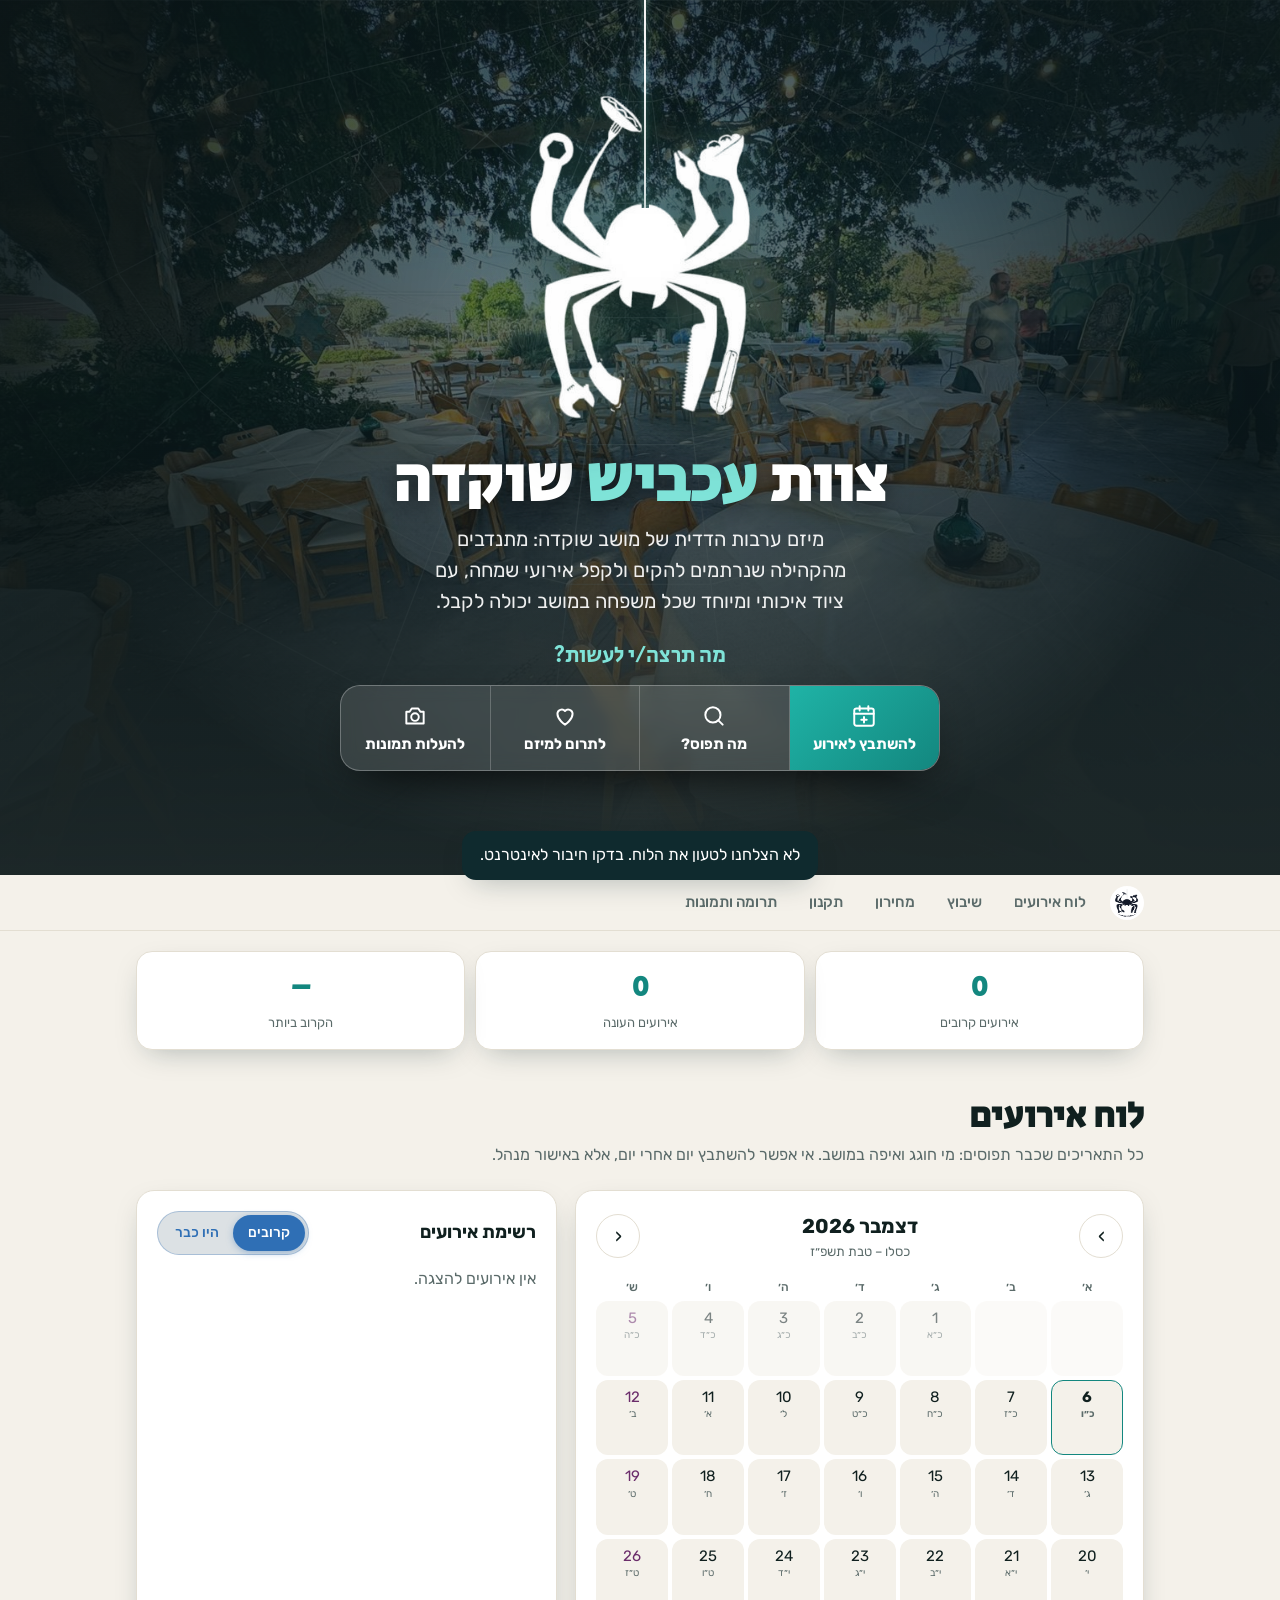
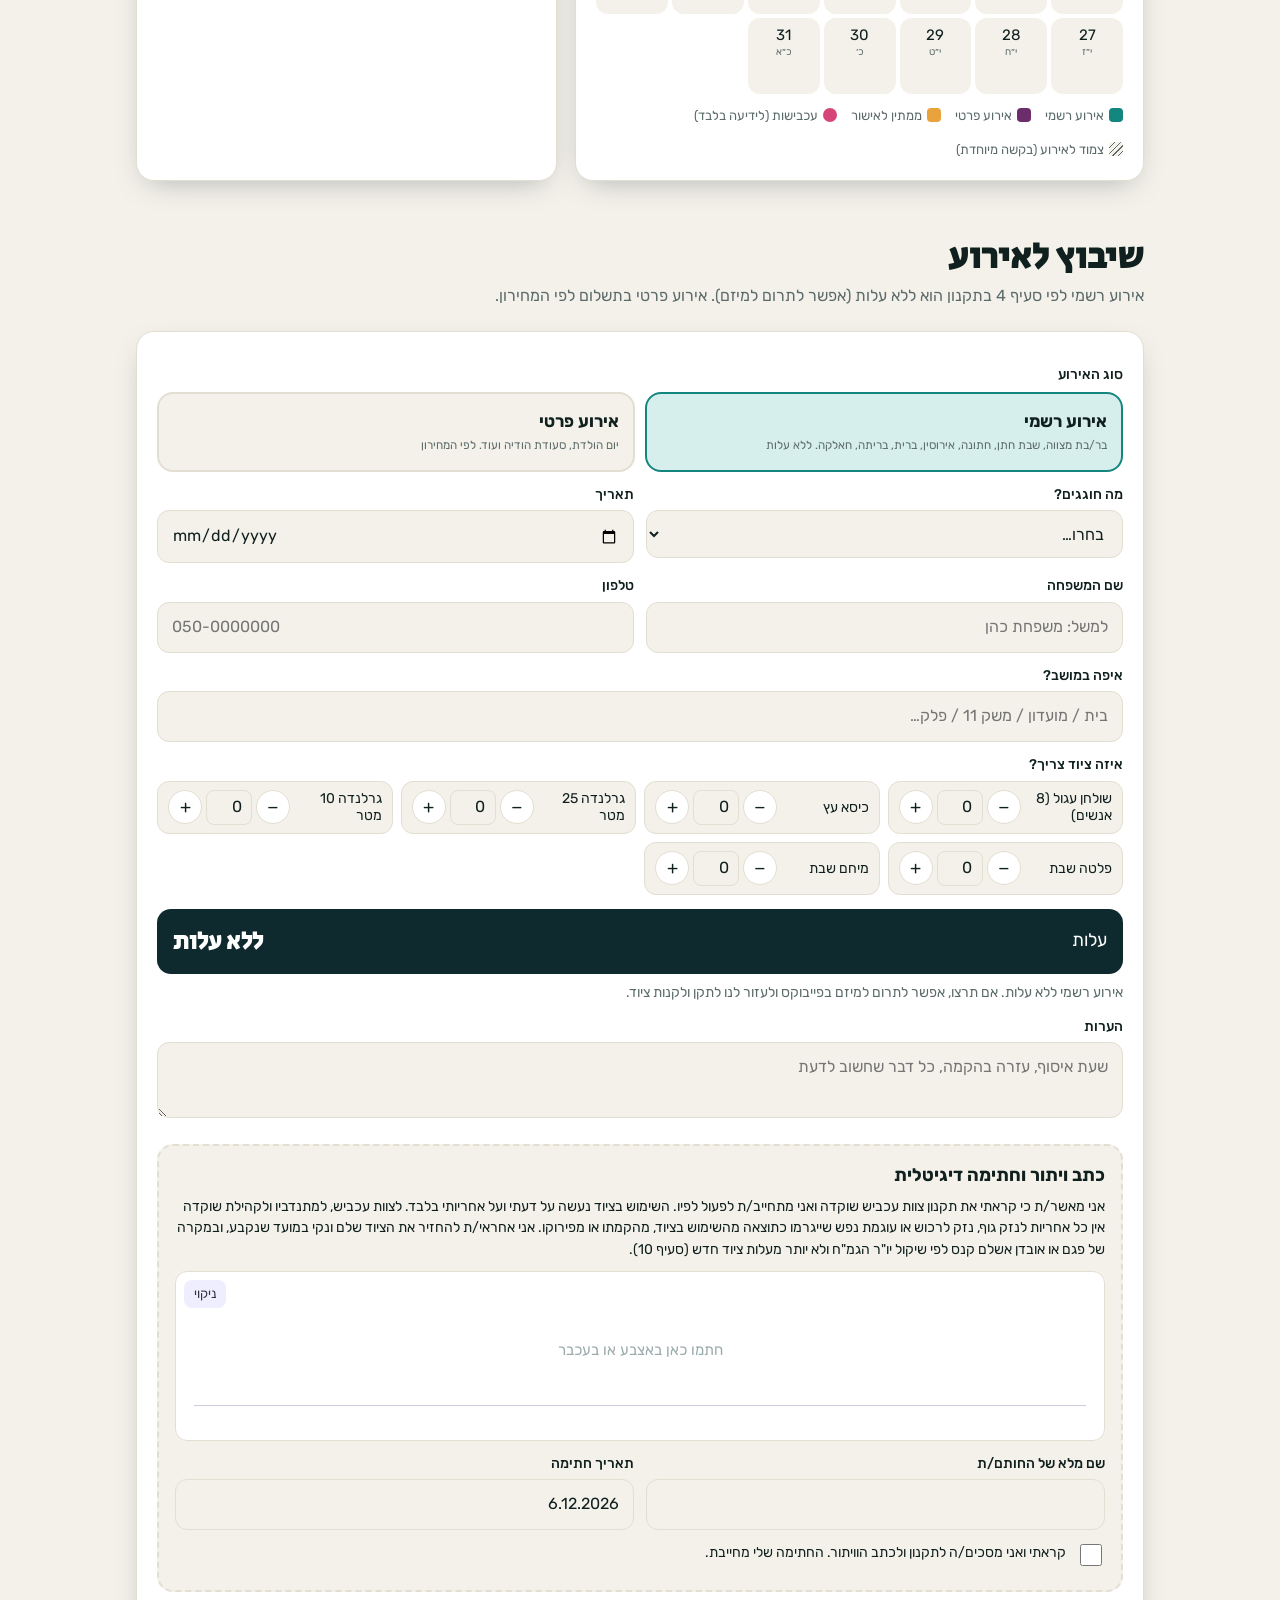
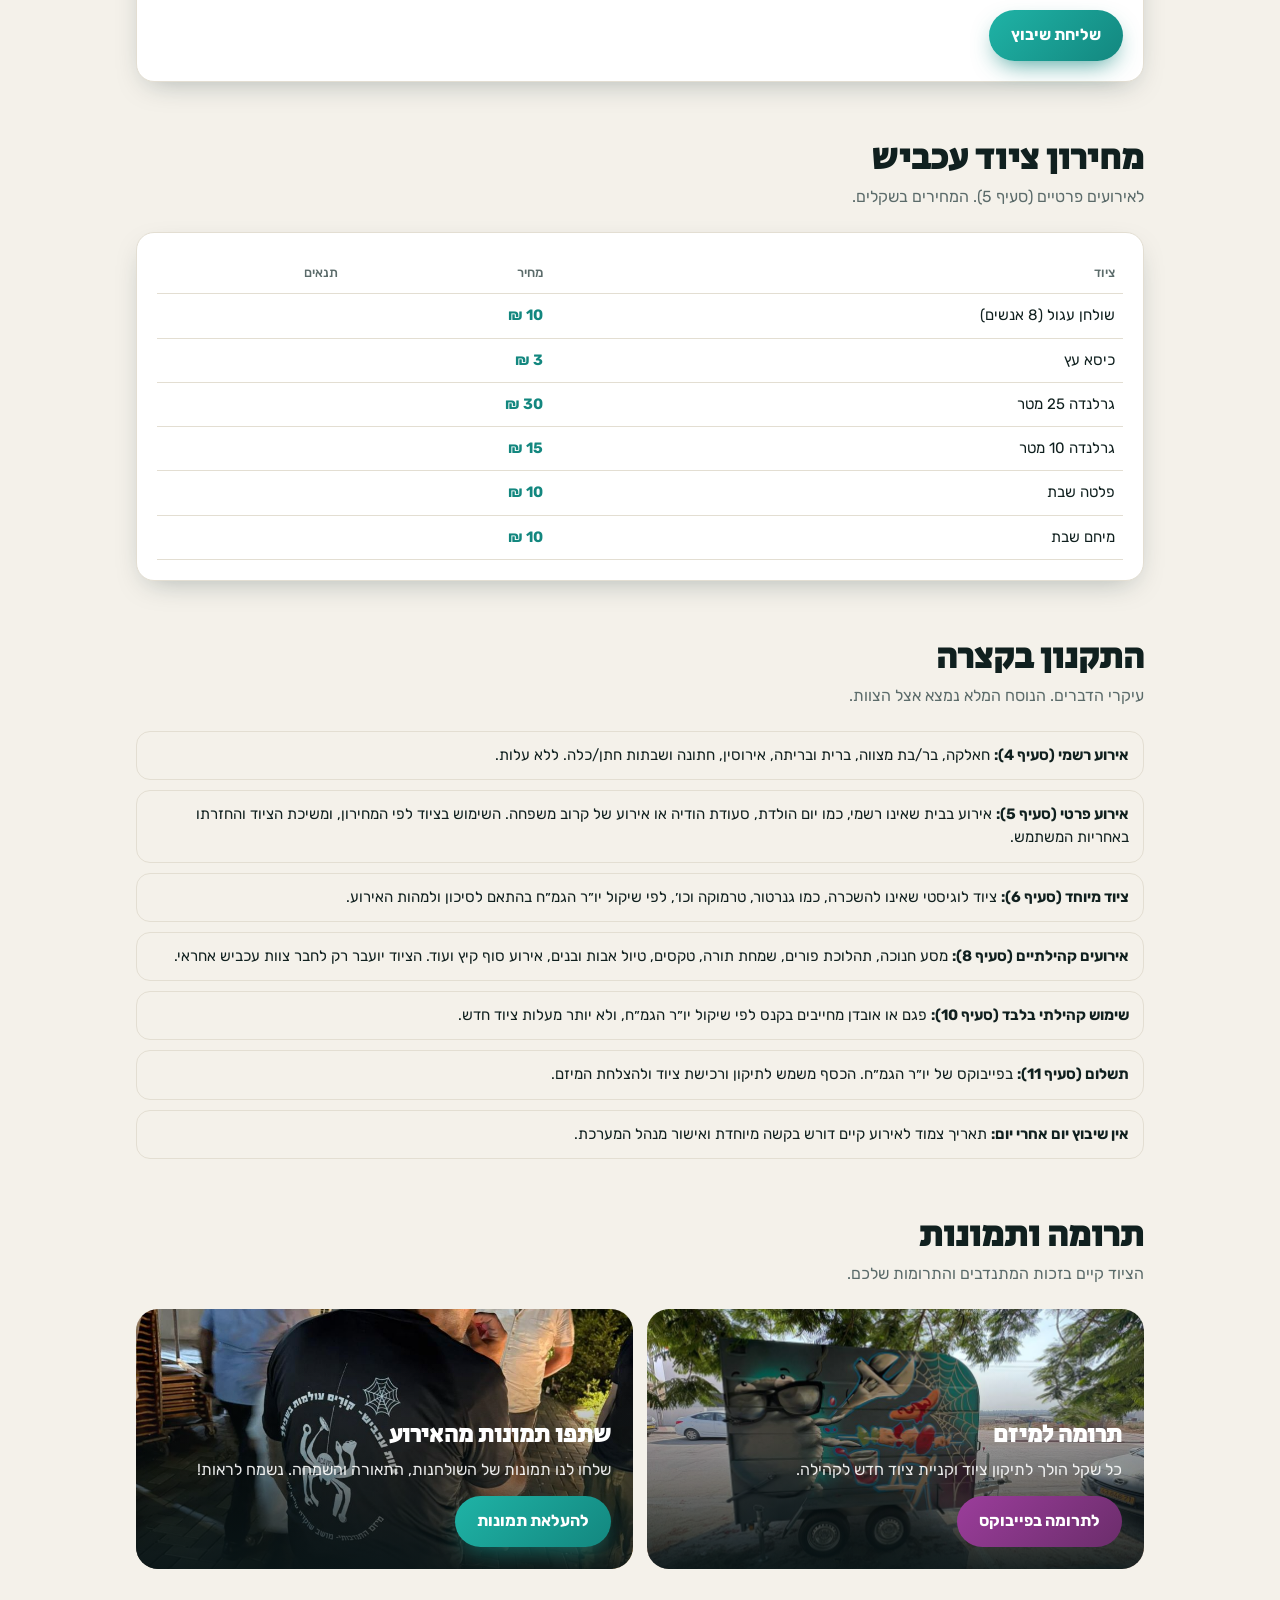
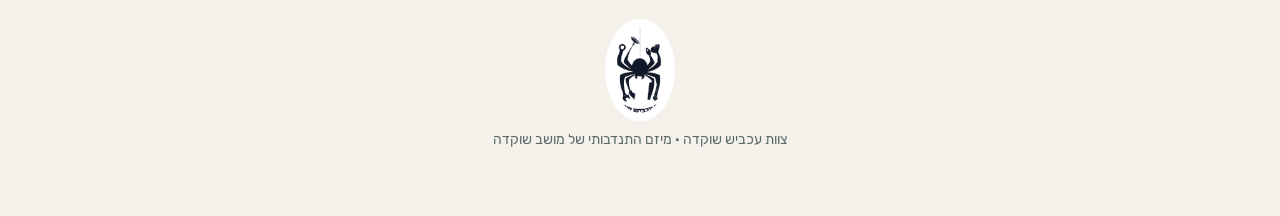
==== commit 6426e2fa: "עכביש: הסרת 'אירוע אבל' גם מהתקנון בקצרה Co-Authored-By: Claude Opus 5.5 <noreply@anthropic.com> Cla" ====
--- a/akavish-app/index.html
+++ b/akavish-app/index.html
@@ -353,7 +353,7 @@
     <h2>התקנון בקצרה</h2>
     <p class="sub">עיקרי הדברים. הנוסח המלא נמצא אצל הצוות.</p>
     <ul class="rules">
-      <li><b>אירוע רשמי (סעיף 4):</b> חאלקה, בר/בת מצווה, ברית ובריתה, אירוסין, חתונה ושבתות חתן/כלה, ואירוע אבל ל״ע. ללא עלות.</li>
+      <li><b>אירוע רשמי (סעיף 4):</b> חאלקה, בר/בת מצווה, ברית ובריתה, אירוסין, חתונה ושבתות חתן/כלה. ללא עלות.</li>
       <li><b>אירוע פרטי (סעיף 5):</b> אירוע בבית שאינו רשמי, כמו יום הולדת, סעודת הודיה או אירוע של קרוב משפחה. השימוש בציוד לפי המחירון, ומשיכת הציוד והחזרתו באחריות המשתמש.</li>
       <li><b>ציוד מיוחד (סעיף 6):</b> ציוד לוגיסטי שאינו להשכרה, כמו גנרטור, טרמוקה וכו׳, לפי שיקול יו״ר הגמ״ח בהתאם לסיכון ולמהות האירוע.</li>
       <li><b>אירועים קהילתיים (סעיף 8):</b> מסע חנוכה, תהלוכת פורים, שמחת תורה, טקסים, טיול אבות ובנים, אירוע סוף קיץ ועוד. הציוד יועבר רק לחבר צוות עכביש אחראי.</li>
@@ -393,7 +393,7 @@
 <dialog id="dlg"><div class="in" id="dlgBody"></div><div class="in" style="padding-top:0"><button class="btn btn-outline" onclick="dlg.close()">סגירה</button></div></dialog>
 <div class="toast" id="toast"></div>
 
-<script src="config.js?v=3"></script>
+<script src="config.js?v=4"></script>
 <script src="sample-data.js?v=3"></script>
 <script>
 (() => {
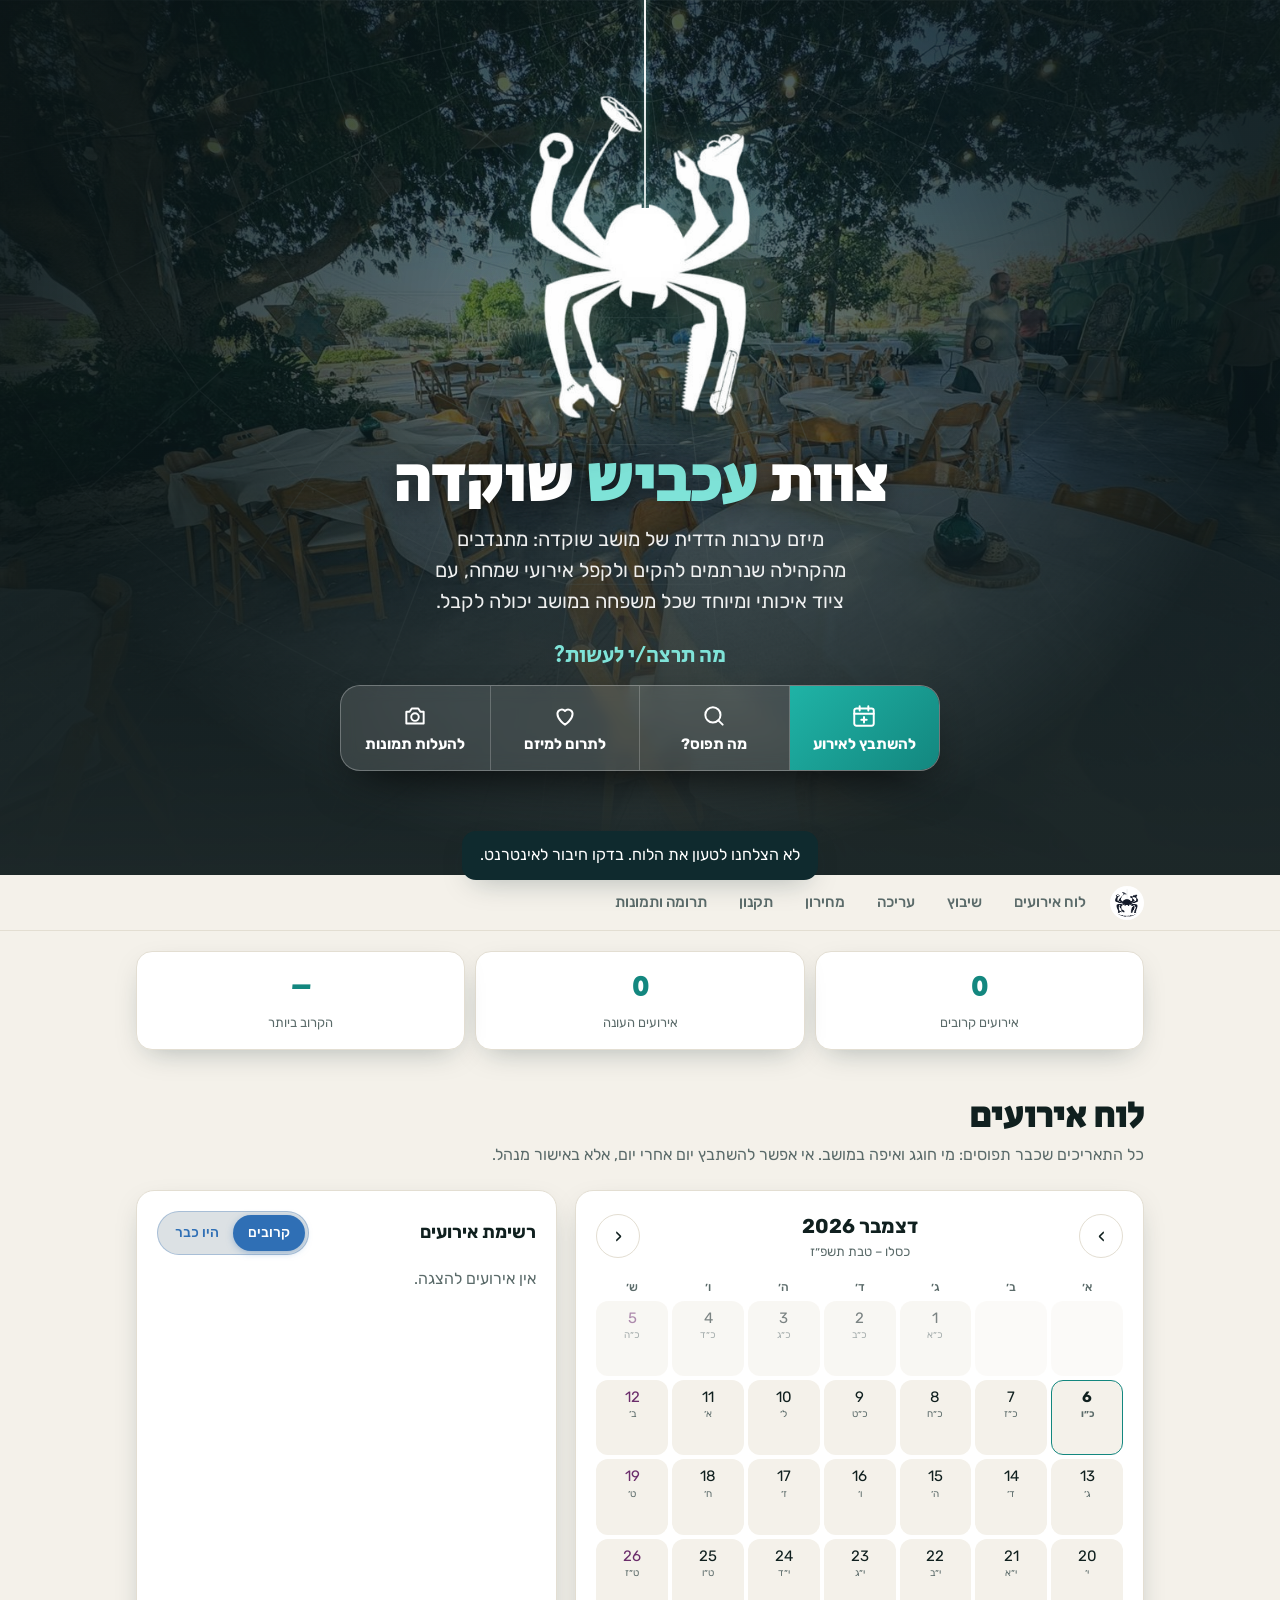
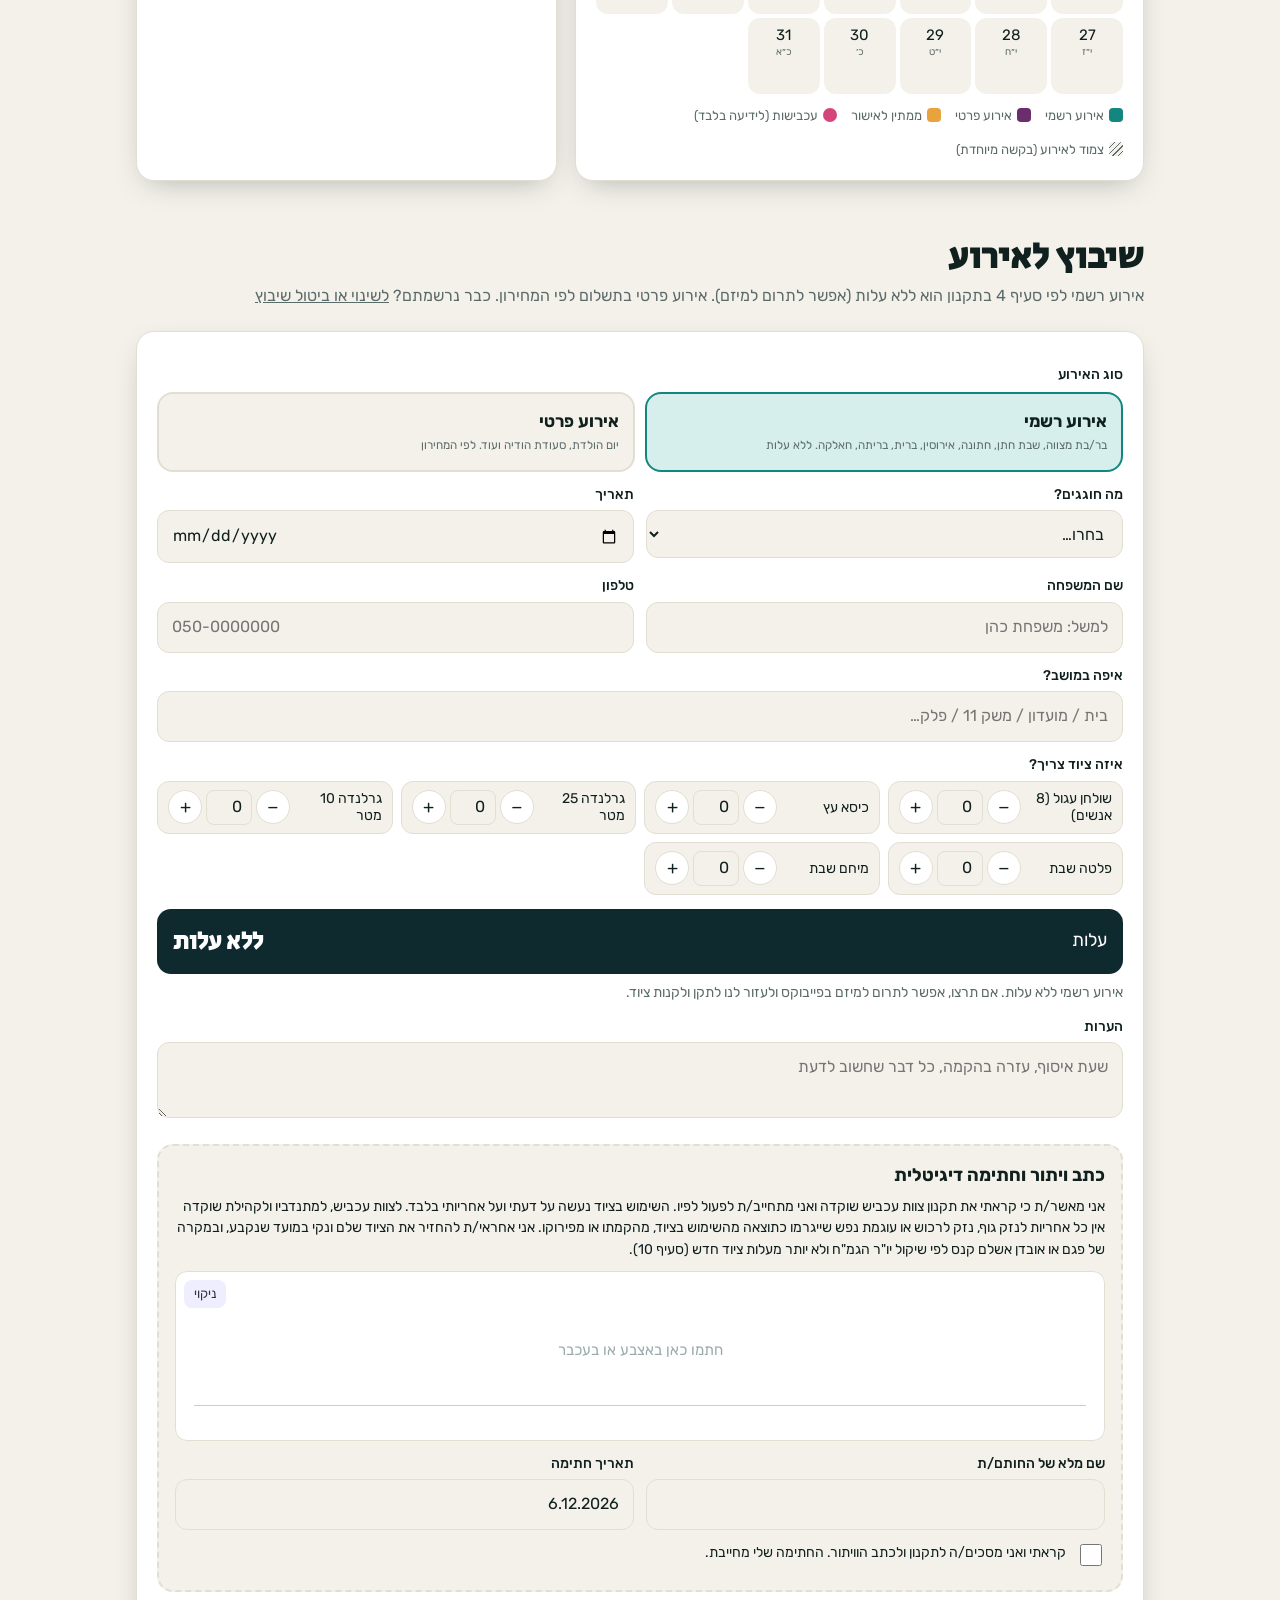
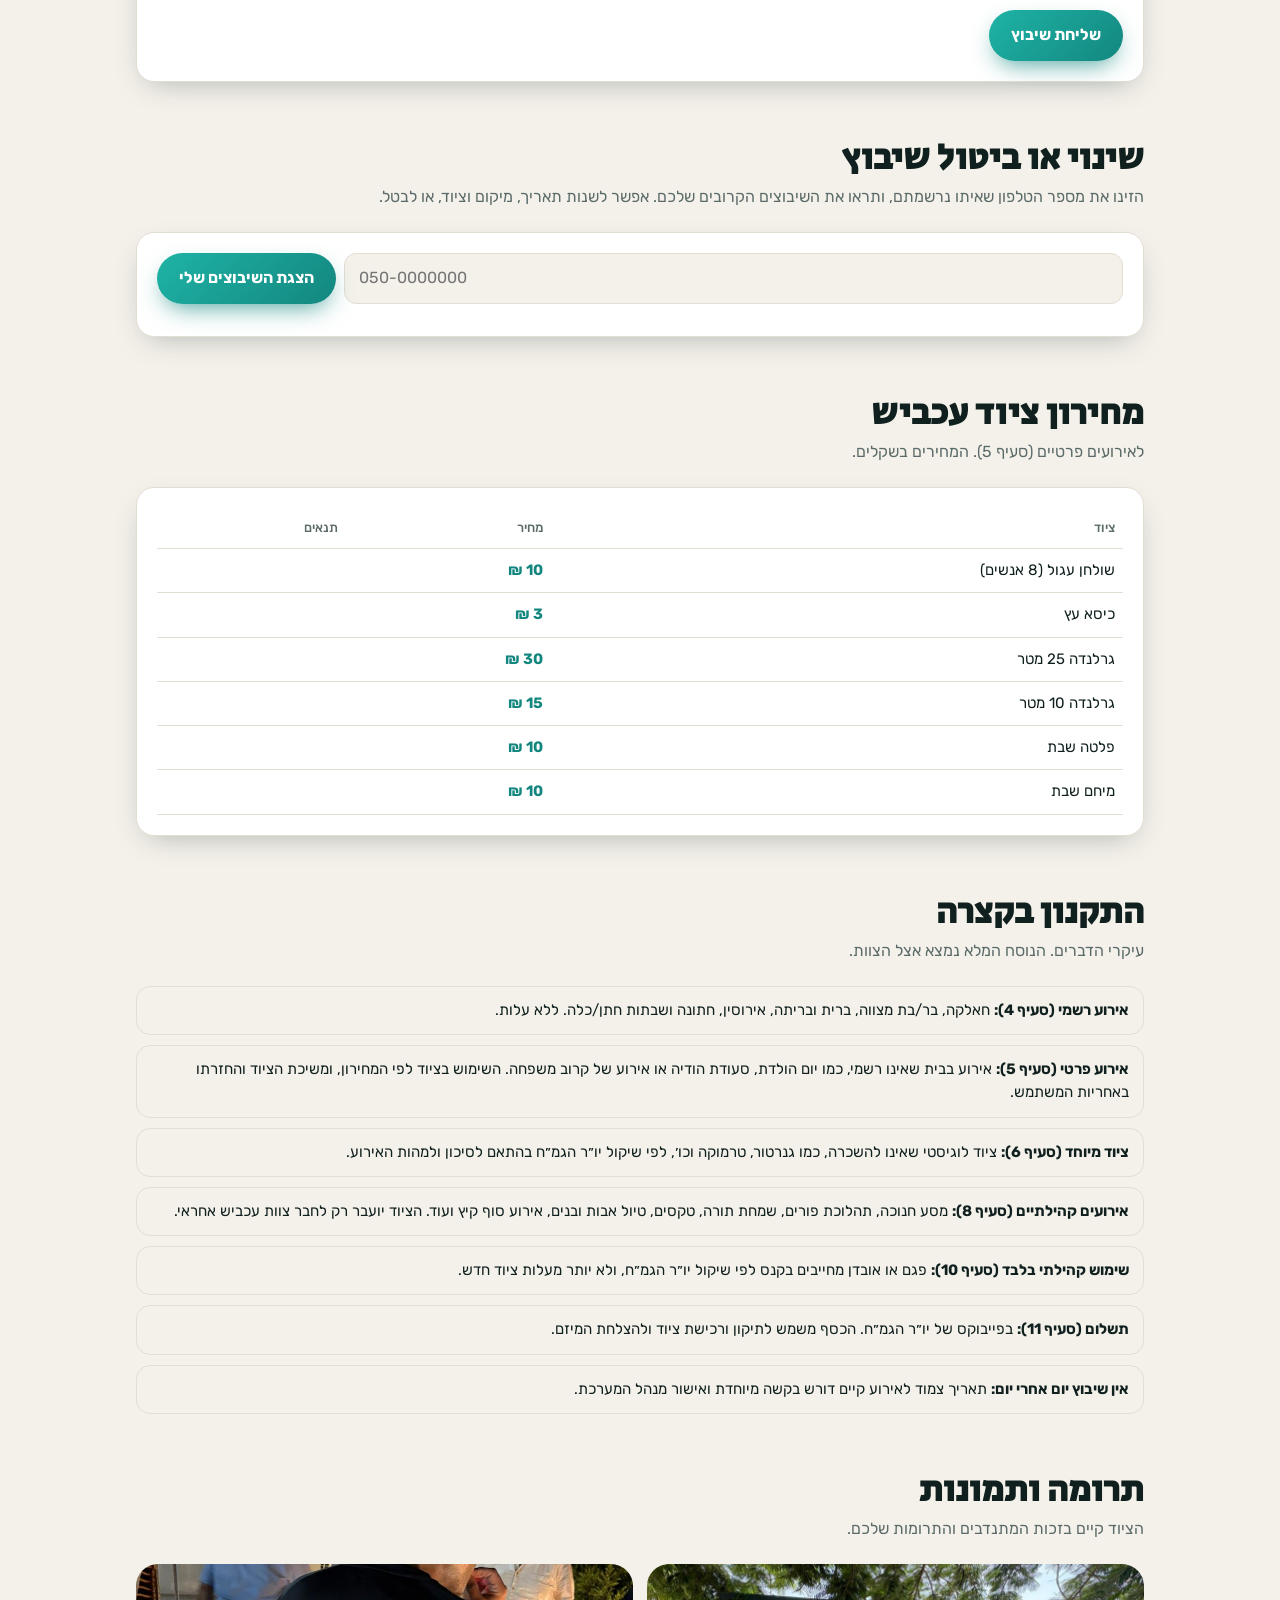
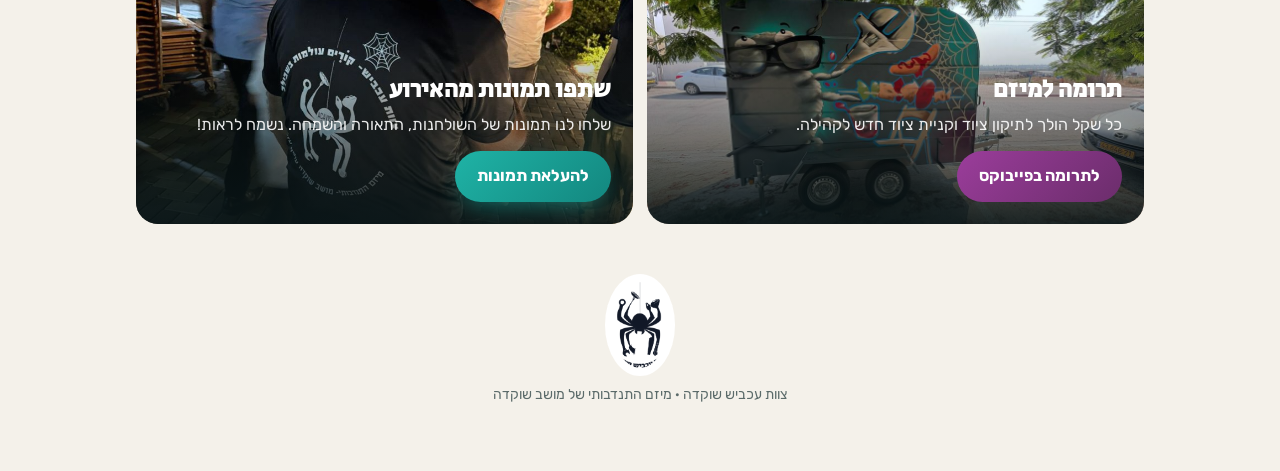
==== commit 3f5ecae6: "Akavish app: edit or cancel a booking by phone number Co-Authored-By: Claude Opus 5.5 <noreply@anthr" ====
--- a/akavish-app/index.html
+++ b/akavish-app/index.html
@@ -166,6 +166,13 @@
 .stepper input{width:46px;min-height:34px;padding:4px;text-align:center;border-radius:8px}
 .total{display:flex;justify-content:space-between;align-items:center;margin-top:14px;padding:14px 16px;border-radius:14px;background:var(--teal-d);color:#fff;font-size:18px}
 .total b{font-size:24px;font-family:"Secular One",Rubik}
+.findrow{display:flex;gap:8px;flex-wrap:wrap}
+.findrow input{flex:1 1 180px}
+.ev .act{margin-top:6px}
+.ev .act button{font:inherit;font-size:14px;padding:6px 14px;border-radius:999px;border:2px solid var(--teal);background:transparent;color:var(--teal);cursor:pointer;font-weight:600}
+.ev.on{outline:3px solid var(--teal)}
+#eEquip.free .pr{display:none}
+.btn-danger{background:transparent;border:2px solid #c0392b;color:#c0392b}
 .mazal{margin-top:12px;padding:16px 18px;border-radius:16px;background:linear-gradient(135deg,color-mix(in srgb,var(--teal) 16%,var(--card)),color-mix(in srgb,var(--plum) 12%,var(--card)));border:1px solid color-mix(in srgb,var(--teal) 35%,transparent)}
 .mazal h4{margin:0 0 6px;font-family:"Secular One",Rubik,sans-serif;font-size:20px;color:var(--teal)}
 .mazal p{margin:0 0 8px;font-size:15px}
@@ -239,6 +246,7 @@
     <img class="mini" src="img/logo.png" alt="">
     <a href="#calendar">לוח אירועים</a>
     <a href="#book">שיבוץ</a>
+    <a href="#edit">עריכה</a>
     <a href="#prices">מחירון</a>
     <a href="#rules">תקנון</a>
     <a href="#support">תרומה ותמונות</a>
@@ -290,7 +298,7 @@
   <!-- ============ BOOKING ============ -->
   <section id="book">
     <h2>שיבוץ לאירוע</h2>
-    <p class="sub">אירוע רשמי לפי סעיף 4 בתקנון הוא ללא עלות (אפשר לתרום למיזם). אירוע פרטי בתשלום לפי המחירון.</p>
+    <p class="sub">אירוע רשמי לפי סעיף 4 בתקנון הוא ללא עלות (אפשר לתרום למיזם). אירוע פרטי בתשלום לפי המחירון. כבר נרשמתם? <a href="#edit">לשינוי או ביטול שיבוץ</a></p>
     <form class="card" id="form" novalidate>
       <label>סוג האירוע</label>
       <div class="kind">
@@ -341,6 +349,41 @@
     </form>
   </section>
 
+  <!-- ============ EDIT ============ -->
+  <section id="edit">
+    <h2>שינוי או ביטול שיבוץ</h2>
+    <p class="sub">הזינו את מספר הטלפון שאיתו נרשמתם, ותראו את השיבוצים הקרובים שלכם. אפשר לשנות תאריך, מיקום וציוד, או לבטל.</p>
+    <div class="card">
+      <form id="findForm" class="findrow" novalidate>
+        <input id="editPhone" type="tel" inputmode="tel" autocomplete="tel" placeholder="050-0000000" aria-label="טלפון">
+        <button class="btn btn-primary" type="submit" id="findBtn">הצגת השיבוצים שלי</button>
+      </form>
+      <div class="msg" id="findMsg"></div>
+      <div class="list" id="mine" style="margin-top:12px"></div>
+      <form id="editForm" hidden novalidate>
+        <h3 id="editTitle" style="margin:18px 0 4px"></h3>
+        <div class="row">
+          <div><label for="eDate">תאריך</label><input type="date" id="eDate"><small id="eHeb" style="color:var(--muted);font-size:13px"></small></div>
+          <div><label for="eLoc">איפה במושב?</label><input id="eLoc"></div>
+        </div>
+        <div class="msg" id="eDateMsg"></div>
+        <div id="eSpecialWrap" hidden>
+          <label class="check"><input type="checkbox" id="eSpecial"> <span>אני מבקש/ת אישור מיוחד ממנהל המערכת לשיבוץ בתאריך הצמוד לאירוע אחר</span></label>
+          <label for="eSpecialWhy">סיבת הבקשה</label>
+          <textarea id="eSpecialWhy" rows="2"></textarea>
+        </div>
+        <label>ציוד</label>
+        <div class="equip" id="eEquip"></div>
+        <div class="total"><span>סה״כ לתשלום</span><b id="eTotal">0 ₪</b></div>
+        <div class="msg" id="editMsg"></div>
+        <div class="cta" style="justify-content:space-between;margin-top:18px">
+          <button class="btn btn-primary" type="submit" id="saveBtn">שמירת השינויים</button>
+          <button class="btn btn-danger" type="button" id="cancelBtn">ביטול השיבוץ</button>
+        </div>
+      </form>
+    </div>
+  </section>
+
   <!-- ============ PRICES ============ -->
   <section id="prices">
     <h2>מחירון ציוד עכביש</h2>
@@ -467,8 +510,9 @@
 }
 
 // ---------- conflict rules ----------
-function check(date) {
-  const m = byDate();
+function check(date, skip) {
+  const self = e => skip && (e.id ? e.id === skip.id : e.date === skip.date && e.family === skip.family);
+  const m = {}; real().filter(e => !self(e)).forEach(e => (m[e.date] ||= []).push(e));
   if (m[date]) return { level: "taken", events: m[date] };
   const near = [...(m[addDays(date,-1)] || []), ...(m[addDays(date,1)] || [])];
   if (near.length) return { level: "adjacent", events: near };
@@ -557,8 +601,10 @@
   $("#equip").classList.toggle("free", k === "official");
   calcTotal();
 }
+const eqHtml = pre => C.PRICES.map(p => `<div class="eq"><div class="n">${esc(p.name)}<small><span class="pr">${p.price} ₪${p.note ? " · " : ""}</span>${esc(p.note || "")}</small></div><div class="stepper"><button type="button" data-s="-1" data-id="${p.id}" aria-label="פחות">−</button><input type="number" min="0" inputmode="numeric" value="0" id="${pre}${p.id}" aria-label="כמות ${esc(p.name)}"><button type="button" data-s="1" data-id="${p.id}" aria-label="יותר">+</button></div></div>`).join("");
 function renderEquip() {
-  $("#equip").innerHTML = C.PRICES.map(p => `<div class="eq"><div class="n">${esc(p.name)}<small><span class="pr">${p.price} ₪${p.note ? " · " : ""}</span>${esc(p.note || "")}</small></div><div class="stepper"><button type="button" data-s="-1" data-id="${p.id}" aria-label="פחות">−</button><input type="number" min="0" inputmode="numeric" value="0" id="q_${p.id}" aria-label="כמות ${esc(p.name)}"><button type="button" data-s="1" data-id="${p.id}" aria-label="יותר">+</button></div></div>`).join("");
+  $("#equip").innerHTML = eqHtml("q_");
+  $("#eEquip").innerHTML = eqHtml("e_");
   $("#priceTable tbody").innerHTML = C.PRICES.map(p => `<tr><td>${esc(p.name)}</td><td class="p">${p.price} ₪</td><td><small>${esc(p.note || "")}</small></td></tr>`).join("");
 }
 function equipment() {
@@ -645,7 +691,7 @@
     if (DEMO) {
       res = { ok: true, status: data.special ? "ממתין לאישור מנהל" : "יעד", demo: true };
       const local = lsGet(LS_LOCAL) || [];
-      local.push({ date: data.date, family: data.family, type: data.type, location: data.location, status: res.status, kind });
+      local.push({ id: "local!" + Date.now(), date: data.date, family: data.family, type: data.type, location: data.location, status: res.status, kind, phone: data.phone, equipment: data.equipment });
       lsSet(LS_LOCAL, local);
     } else {
       const r = await fetch(C.API_URL, { method: "POST", headers: { "Content-Type": "text/plain;charset=utf-8" }, body: JSON.stringify(data) });
@@ -660,12 +706,130 @@
       <div class="mazal" style="margin:0 0 14px">${mazalHtml}</div>
       ${kind === "private" && data.total ? `<p>לתשלום: <b>${data.total} ₪</b> בפייבוקס של יו״ר הגמ״ח.</p>` : ""}
       ${C.PAYBOX_URL ? `<a class="btn btn-plum" href="${esc(C.PAYBOX_URL)}" target="_blank" rel="noopener">${kind === "private" ? "לתשלום בפייבוקס" : "לתרומה בפייבוקס"}</a>` : ""}
+      <p class="sub" style="margin-top:12px">צריך לשנות תאריך, מיקום או ציוד? בקטע <b>שינוי או ביטול שיבוץ</b> מזינים את הטלפון ${esc(data.phone)}.</p>
       ${res.demo ? `<p class="sub" style="margin-top:12px">מצב הדגמה: השיבוץ נשמר רק במכשיר הזה.</p>` : ""}`;
     $("#dlg").showModal();
   } catch (e) {
     setMsg(m, "err", "לא הצלחנו לשלוח: " + esc(e.message) + ". נסו שוב.");
   } finally { btn.disabled = false; btn.textContent = "שליחת שיבוץ"; }
 });
+
+// ---------- edit my booking ----------
+const phoneKey = p => { const d = String(p || "").replace(/\D/g, ""); return d.length >= 9 ? d.slice(-9) : ""; };
+async function post(data) {
+  const r = await fetch(C.API_URL, { method: "POST", headers: { "Content-Type": "text/plain;charset=utf-8" }, body: JSON.stringify(data) });
+  const j = await r.json();
+  if (!j.ok) throw new Error(j.error || "שגיאה");
+  return j;
+}
+// מצב הדגמה: עובד על השיבוצים שנשמרו במכשיר
+function demoApi(d) {
+  const local = lsGet(LS_LOCAL) || [], key = phoneKey(d.phone);
+  if (d.action === "mine") return { ok: true, events: local.filter(e => phoneKey(e.phone) === key && e.date >= todayIso && !/בוטל/.test(e.status)) };
+  const e = local.find(x => x.id === d.id && phoneKey(x.phone) === key);
+  if (!e) throw new Error("השיבוץ לא נמצא");
+  if (d.cancel) e.status = "בוטל";
+  else { const st = check(d.date, e); if (st.level === "taken") throw new Error("התאריך תפוס"); if (st.level === "adjacent" && !d.special) throw new Error("יש לסמן בקשה מיוחדת"); if (d.date !== e.date) e.status = st.level === "adjacent" ? "ממתין לאישור מנהל" : "יעד"; Object.assign(e, { date: d.date, location: d.location, equipment: d.equipment }); }
+  lsSet(LS_LOCAL, local);
+  return { ok: true, changed: true, status: e.status };
+}
+const api = d => DEMO ? Promise.resolve().then(() => demoApi(d)) : post(d);
+
+let mine = [], cur = null;
+function parseEquip(str) {
+  const q = {}, extra = [];
+  String(str || "").split(/\s*,\s*/).filter(Boolean).forEach(part => {
+    const m = part.match(/^(.*?)\s*[×x*]\s*(\d+)$/);
+    const p = m && C.PRICES.find(p => p.name === m[1].trim());
+    if (p) q[p.id] = +m[2]; else extra.push(part);
+  });
+  return { q, extra };
+}
+const eEquipment = () => C.PRICES.map(p => ({ ...p, qty: Math.max(0, parseInt($("#e_"+p.id).value) || 0) })).filter(p => p.qty > 0);
+function eTotal() {
+  const sum = eEquipment().reduce((s,p) => s + p.qty * p.price, 0);
+  $("#eTotal").textContent = cur && cur.kind === "official" ? "ללא עלות" : sum + " ₪";
+  return cur && cur.kind === "official" ? 0 : sum;
+}
+function renderMine() {
+  $("#mine").innerHTML = mine.map((e, i) => {
+    const d = parse(e.date);
+    return `<div class="ev ${e.kind === "private" ? "priv" : ""} ${isPending(e) ? "pend" : ""} ${cur && cur.id === e.id ? "on" : ""}"><div class="d"><b>${d.getDate()}</b><small>${MONTHS[d.getMonth()].slice(0,3)} ${String(d.getFullYear()).slice(2)}</small></div><div><h4>${esc(e.family)}${isPending(e)?'<span class="pill">ממתין לאישור</span>':""}</h4><p>${esc(e.type || "אירוע")} · יום ${DAYNAME[d.getDay()]}${e.location ? " · 📍 " + esc(e.location) : ""}</p><div class="act"><button type="button" data-i="${i}">עריכה</button></div></div></div>`;
+  }).join("");
+}
+async function findMine() {
+  const m = $("#findMsg"); clearMsg(m);
+  const phone = $("#editPhone").value.trim();
+  if (!phoneKey(phone)) return setMsg(m, "err", "הזינו מספר טלפון מלא.");
+  const btn = $("#findBtn"); btn.disabled = true;
+  try {
+    const j = await api({ action: "mine", phone });
+    mine = j.events; cur = null; $("#editForm").hidden = true; renderMine();
+    if (!mine.length) setMsg(m, "warn", "לא מצאנו שיבוצים קרובים עם הטלפון הזה. אם השיבוץ נרשם ידנית אצל הצוות, פנו אליהם לשינוי.");
+  } catch (e) { setMsg(m, "err", "לא הצלחנו לבדוק: " + esc(e.message)); }
+  finally { btn.disabled = false; }
+}
+function openEdit(e) {
+  cur = e; renderMine(); clearMsg($("#editMsg"));
+  $("#editTitle").textContent = `עריכת השיבוץ של ${e.family}`;
+  $("#eDate").value = e.date; $("#eDate").min = todayIso; $("#eLoc").value = e.location;
+  $("#eSpecial").checked = false; $("#eSpecialWhy").value = "";
+  const { q } = parseEquip(e.equipment);
+  C.PRICES.forEach(p => $("#e_"+p.id).value = q[p.id] || 0);
+  $("#eEquip").classList.toggle("free", e.kind === "official");
+  eTotal(); onEDate();
+  $("#editForm").hidden = false;
+  $("#editForm").scrollIntoView({ behavior: "smooth", block: "start" });
+}
+function onEDate() {
+  const s = $("#eDate").value, el = $("#eDateMsg");
+  $("#eHeb").textContent = s ? heb(s) : "";
+  $("#eSpecialWrap").hidden = true;
+  if (!s || !cur || s === cur.date) return clearMsg(el);
+  if (s < todayIso) return setMsg(el, "err", "התאריך כבר עבר.");
+  const st = check(s, cur);
+  if (st.level === "taken") setMsg(el, "err", `התאריך תפוס: ${esc(st.events.map(e => e.family).join(", "))}.`);
+  else if (st.level === "adjacent") { setMsg(el, "warn", `התאריך צמוד לאירוע של ${esc(st.events.map(e => e.family).join(", "))}. אפשר לבקש אישור מיוחד מהמנהל.`); $("#eSpecialWrap").hidden = false; }
+  else setMsg(el, "ok", "התאריך פנוי ✓");
+}
+async function saveEdit(cancel) {
+  const m = $("#editMsg"); clearMsg(m);
+  if (!cur) return;
+  const { extra } = parseEquip(cur.equipment);
+  const data = { action: "edit", id: cur.id, phone: $("#editPhone").value.trim(), cancel: !!cancel,
+    date: $("#eDate").value, location: $("#eLoc").value.trim(),
+    equipment: [...eEquipment().map(p => `${p.name} × ${p.qty}`), ...extra].join(", "), total: eTotal(),
+    special: $("#eSpecial").checked, specialReason: $("#eSpecialWhy").value.trim() };
+  if (!cancel) {
+    if (!data.date || !data.location) return setMsg(m, "err", "חסר תאריך או מיקום.");
+    if (data.date !== cur.date) {
+      if (data.date < todayIso) return setMsg(m, "err", "התאריך כבר עבר.");
+      const st = check(data.date, cur);
+      if (st.level === "taken") return setMsg(m, "err", "התאריך תפוס. בחרו תאריך אחר.");
+      if (st.level === "adjacent" && !data.special) return setMsg(m, "err", "התאריך צמוד לאירוע אחר. סמנו בקשה מיוחדת, או בחרו תאריך אחר.");
+    }
+  } else if (!confirm(`לבטל את השיבוץ של ${cur.family} בתאריך ${cur.date.split("-").reverse().join(".")}?`)) return;
+  const btn = cancel ? $("#cancelBtn") : $("#saveBtn"), label = btn.textContent;
+  btn.disabled = true; btn.innerHTML = `<span class="spinner"></span> שולח…`;
+  try {
+    const res = await api(data);
+    $("#editForm").hidden = true; cur = null;
+    await load(); await findMine();
+    const pend = /ממתין/.test(res.status || "");
+    $("#dlgBody").innerHTML = cancel ? `<h3>השיבוץ בוטל</h3><p>התאריך התפנה בלוח. תודה שעדכנתם!</p>`
+      : !res.changed ? `<h3>לא היה מה לשנות</h3><p>הפרטים נשארו כמו שהיו.</p>`
+      : `<h3>${pend ? "השינוי נשלח לאישור המנהל" : "השינוי נשמר ✓"}</h3><p>${pend ? "התאריך החדש צמוד לאירוע אחר, ולכן ממתין לאישור מנהל המערכת." : "הלוח עודכן. צוות עכביש יראה את השינוי בגיליון."}</p>`;
+    $("#dlg").showModal();
+  } catch (e) { setMsg(m, "err", "לא הצלחנו לשמור: " + esc(e.message)); }
+  finally { btn.disabled = false; btn.textContent = label; }
+}
+$("#findForm").addEventListener("submit", e => { e.preventDefault(); findMine(); });
+$("#mine").addEventListener("click", e => { const b = e.target.closest("button[data-i]"); if (b) openEdit(mine[+b.dataset.i]); });
+$("#eDate").addEventListener("change", onEDate);
+$("#eEquip").addEventListener("click", e => { const b = e.target.closest("button[data-s]"); if (!b) return; const i = $("#e_"+b.dataset.id); i.value = Math.max(0, (parseInt(i.value)||0) + Number(b.dataset.s)); eTotal(); });
+$("#eEquip").addEventListener("input", eTotal);
+$("#editForm").addEventListener("submit", e => { e.preventDefault(); saveEdit(false); });
+$("#cancelBtn").onclick = () => saveEdit(true);
 
 // ---------- links ----------
 function wireLink(id, url, missing) {
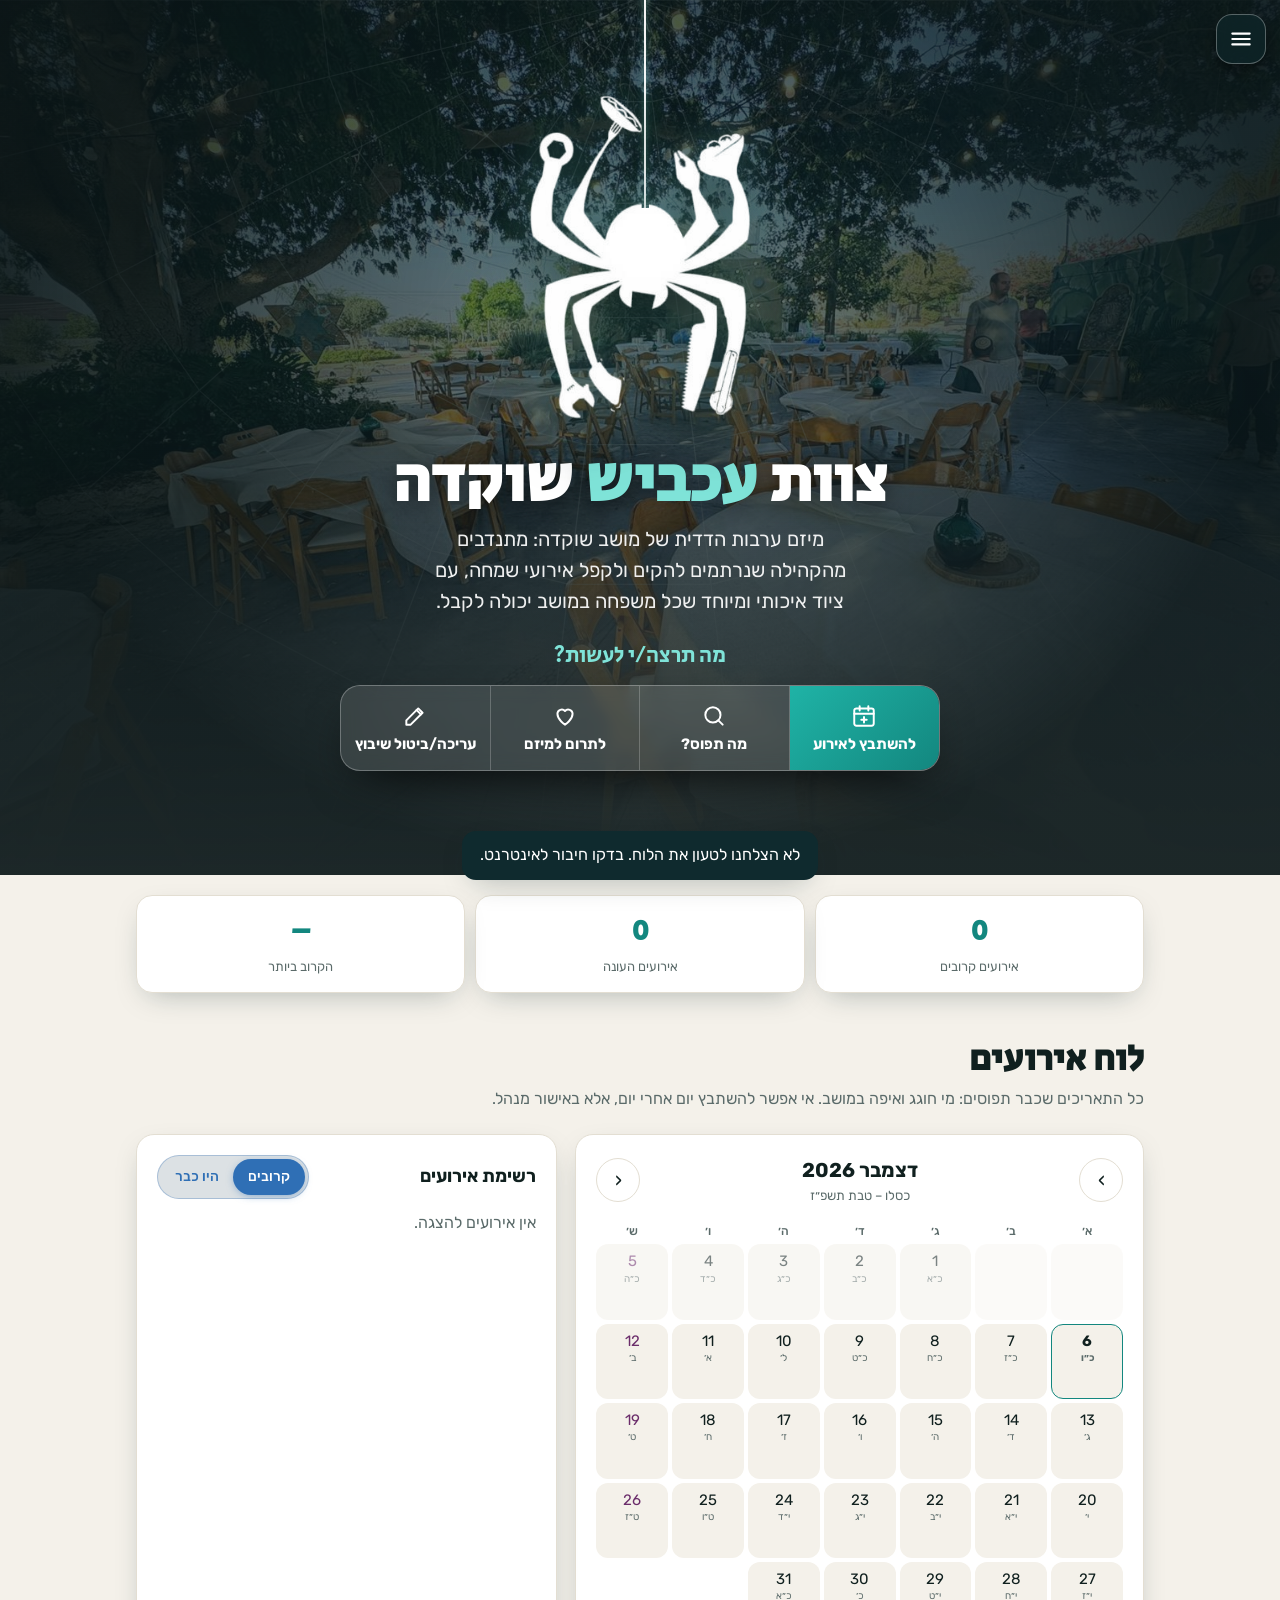
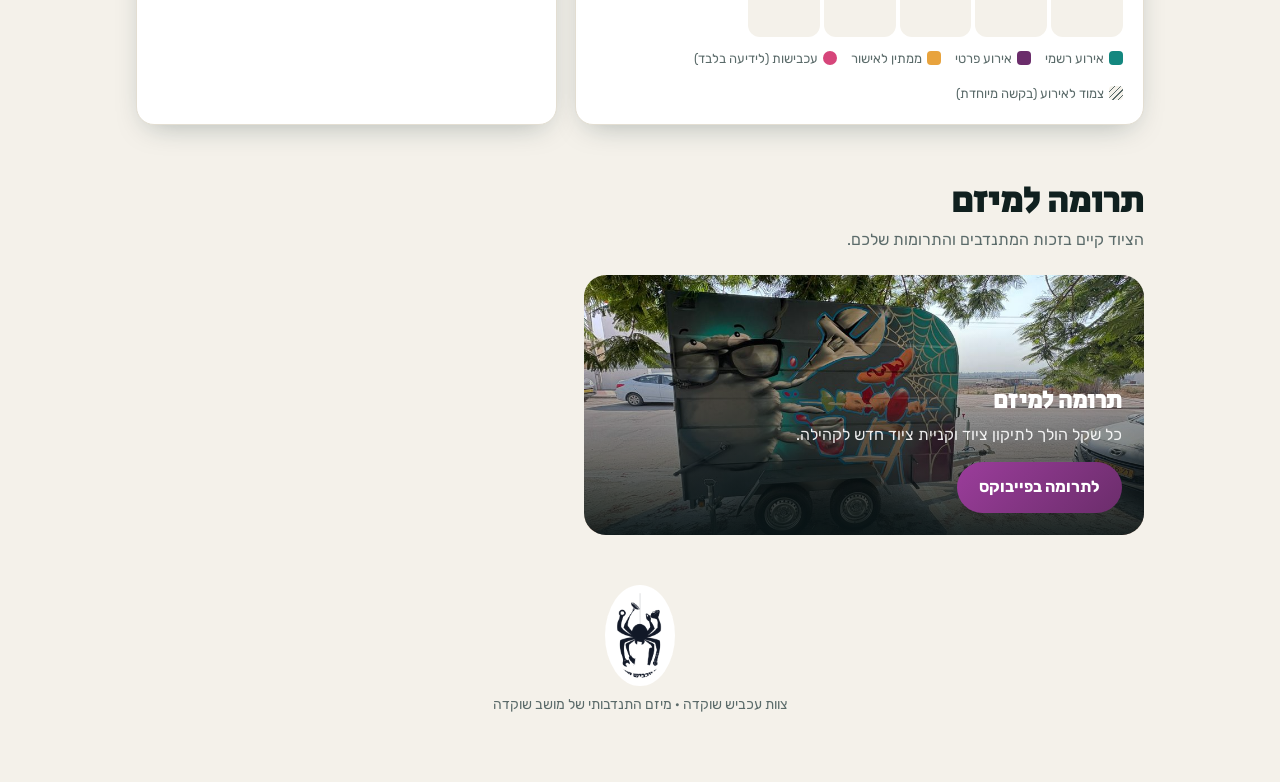
==== commit d0db7f12: "Akavish app: app-style layout with menu, on-demand screens and signature step Co-Authored-By: Claude" ====
--- a/akavish-app/index.html
+++ b/akavish-app/index.html
@@ -71,12 +71,30 @@
 .btn-outline{background:transparent;border:2px solid var(--teal);color:var(--teal)}
 .btn svg{width:20px;height:20px}
 
-/* ---------- NAV ---------- */
-nav.tabs{position:sticky;top:0;z-index:20;background:color-mix(in srgb,var(--bg) 88%,transparent);backdrop-filter:blur(10px);border-bottom:1px solid var(--line)}
-nav.tabs .wrap{display:flex;gap:4px;overflow-x:auto;scrollbar-width:none;padding-top:8px;padding-bottom:8px;align-items:center}
-nav.tabs a{flex:none;padding:8px 14px;border-radius:999px;text-decoration:none;font-weight:500;color:var(--muted);font-size:15px}
-nav.tabs a:hover{background:var(--teal-l);color:var(--ink)}
-nav.tabs .mini{width:34px;height:34px;border-radius:50%;background:#fff;padding:3px;flex:none;margin-inline-end:6px}
+/* ---------- MENU ---------- */
+.burger{position:fixed;top:max(14px,env(safe-area-inset-top));inset-inline-start:14px;z-index:30;width:50px;height:50px;border-radius:16px;border:1px solid rgba(255,255,255,.3);background:rgba(15,42,46,.55);backdrop-filter:blur(10px);color:#fff;cursor:pointer;display:grid;place-items:center;box-shadow:0 8px 24px -8px #000}
+.burger svg,.vbar svg{width:26px;height:26px;fill:none;stroke:currentColor;stroke-width:2;stroke-linecap:round}
+body.has-view .burger{display:none}
+dialog.drawer{margin:0 0 0 auto;height:100%;max-height:none;max-width:min(320px,84vw);border-radius:0 0 0 24px;inset-inline-start:0;inset-inline-end:auto;padding:0;animation:slide .25s ease-out}
+@keyframes slide{from{transform:translateX(100%)}}
+.drawer .top{display:flex;align-items:center;gap:12px;padding:18px 18px 10px;background:var(--teal-d);color:#fff}
+.drawer .top img{width:46px;height:46px;border-radius:50%;background:#fff;padding:4px}
+.drawer .top b{font-family:"Secular One",Rubik;font-size:20px}
+.drawer nav{display:flex;flex-direction:column;padding:10px}
+.drawer nav a{display:flex;align-items:center;gap:12px;padding:14px 12px;border-radius:14px;text-decoration:none;font-weight:500;font-size:17px}
+.drawer nav a:hover{background:var(--teal-l)}
+.drawer nav a span{width:28px;text-align:center;font-size:20px}
+
+/* ---------- VIEWS (screens that open on demand) ---------- */
+.view{position:fixed;inset:0;z-index:40;background:var(--bg);overflow:auto;padding:0 0 60px;animation:viewIn .22s ease-out}
+.view[hidden]{display:none}
+@keyframes viewIn{from{opacity:0;transform:translateY(24px)}}
+body.has-view{overflow:hidden}
+.vbar{position:sticky;top:0;z-index:5;display:flex;align-items:center;gap:8px;padding:10px 12px;padding-top:max(10px,env(safe-area-inset-top));background:var(--teal-d);color:#fff;box-shadow:0 6px 20px -10px #000}
+.vbar b{flex:1;font-family:"Secular One",Rubik;font-size:20px;text-align:center}
+.vbar button{width:44px;height:44px;border-radius:12px;border:0;background:rgba(255,255,255,.12);color:#fff;cursor:pointer;display:grid;place-items:center;font-size:22px}
+.view section{padding-top:20px}
+.view section > h2{display:none}
 
 section{padding:46px 0 10px}
 h2{font-family:"Secular One",Rubik,sans-serif;font-size:clamp(26px,4.4vw,36px);margin:0 0 6px;line-height:1.15}
@@ -168,7 +186,8 @@
 .total b{font-size:24px;font-family:"Secular One",Rubik}
 .findrow{display:flex;gap:8px;flex-wrap:wrap}
 .findrow input{flex:1 1 180px}
-.ev .act{margin-top:6px}
+.ev .act{margin-top:6px;display:flex;gap:8px;flex-wrap:wrap}
+.ev .act button.del{border-color:#c0392b;color:#c0392b}
 .ev .act button{font:inherit;font-size:14px;padding:6px 14px;border-radius:999px;border:2px solid var(--teal);background:transparent;color:var(--teal);cursor:pointer;font-weight:600}
 .ev.on{outline:3px solid var(--teal)}
 #eEquip.free .pr{display:none}
@@ -199,7 +218,7 @@
 .rules{padding:0;margin:0}
 
 /* ---------- SUPPORT ---------- */
-.support{display:grid;grid-template-columns:1fr 1fr;gap:14px}
+.support{display:grid;grid-template-columns:1fr;gap:14px;max-width:560px}
 @media (max-width:700px){.support{grid-template-columns:1fr}}
 .tile{position:relative;border-radius:22px;overflow:hidden;min-height:260px;color:#fff;display:flex;flex-direction:column;justify-content:flex-end;padding:22px;isolation:isolate;text-decoration:none}
 .tile img{position:absolute;inset:0;width:100%;height:100%;object-fit:cover;z-index:-2}
@@ -218,13 +237,32 @@
 .toast{position:fixed;bottom:20px;left:50%;transform:translateX(-50%) translateY(150%);background:var(--teal-d);color:#fff;padding:12px 18px;border-radius:14px;z-index:50;transition:transform .3s,visibility .3s;max-width:92vw;box-shadow:var(--shadow);visibility:hidden}
 .toast.show{transform:translateX(-50%) translateY(0);visibility:visible}
 #install{display:none}
+#formBody[hidden]{display:none}
+.kind-hint{text-align:center;color:var(--muted);margin:14px 0 0;font-size:15px}
+#signDlg{max-width:min(560px,94vw)}
+#signDlg .waiver{margin-top:0;border:0;padding:0;background:transparent}
+.sum{background:var(--bg);border:1px solid var(--line);border-radius:14px;padding:10px 14px;font-size:14px;margin:0 0 12px}
 .spinner{display:inline-block;width:18px;height:18px;border:2px solid #fff6;border-top-color:#fff;border-radius:50%;animation:spin .8s linear infinite}
 </style>
 </head>
 <body>
 
+<button class="burger" id="burger" type="button" aria-label="תפריט"><svg viewBox="0 0 24 24"><path d="M4 7h16M4 12h16M4 17h16"/></svg></button>
+<dialog class="drawer" id="menu" aria-label="תפריט">
+  <div class="top"><img src="img/logo.png" alt=""><b>צוות עכביש שוקדה</b></div>
+  <nav>
+    <a href="#home"><span>🏠</span>דף הבית</a>
+    <a href="#calendar"><span>📅</span>מה תפוס? לוח אירועים</a>
+    <a href="#book"><span>➕</span>להשתבץ לאירוע</a>
+    <a href="#edit"><span>✏️</span>עריכה / ביטול שיבוץ</a>
+    <a href="#prices"><span>💰</span>מחירון</a>
+    <a href="#rules"><span>📜</span>תקנון</a>
+    <a href="#support"><span>❤️</span>תרומה למיזם</a>
+  </nav>
+</dialog>
+
 <!-- ============ HERO ============ -->
-<header class="hero">
+<header class="hero" id="home">
   <svg class="web" viewBox="0 0 1000 800" preserveAspectRatio="xMidYMid slice" aria-hidden="true" id="websvg"></svg>
   <div>
     <div class="spider"><img src="img/spider-white.png" alt="העכביש של צוות עכביש" width="274" height="462"></div>
@@ -235,23 +273,11 @@
       <a href="#book"><svg viewBox="0 0 24 24" aria-hidden="true"><rect x="3" y="5" width="18" height="16" rx="2"/><path d="M3 10h18M8 3v4M16 3v4M12 13v5M9.5 15.5h5"/></svg>להשתבץ לאירוע</a>
       <a href="#calendar"><svg viewBox="0 0 24 24" aria-hidden="true"><circle cx="11" cy="11" r="7"/><path d="m20 20-4-4"/></svg>מה תפוס?</a>
       <a href="#" id="heroDonate" target="_blank" rel="noopener"><svg viewBox="0 0 24 24" aria-hidden="true"><path d="M12 20s-7-4.4-7-10a4 4 0 0 1 7-2.6A4 4 0 0 1 19 10c0 5.6-7 10-7 10z"/></svg>לתרום למיזם</a>
-      <a href="#" id="heroPhotos" target="_blank" rel="noopener"><svg viewBox="0 0 24 24" aria-hidden="true"><path d="M4 8h3l2-3h6l2 3h3v11H4z"/><circle cx="12" cy="13" r="3.5"/></svg>להעלות תמונות</a>
+      <a href="#edit"><svg viewBox="0 0 24 24" aria-hidden="true"><path d="M4 20h4L19 9l-4-4L4 16z"/><path d="m13.5 6.5 4 4"/></svg>עריכה/ביטול שיבוץ</a>
     </nav>
     <div class="cta" style="margin-top:14px"><button class="btn btn-ghost" id="install" type="button">התקנה לטלפון</button></div>
   </div>
 </header>
-
-<nav class="tabs" aria-label="ניווט">
-  <div class="wrap">
-    <img class="mini" src="img/logo.png" alt="">
-    <a href="#calendar">לוח אירועים</a>
-    <a href="#book">שיבוץ</a>
-    <a href="#edit">עריכה</a>
-    <a href="#prices">מחירון</a>
-    <a href="#rules">תקנון</a>
-    <a href="#support">תרומה ותמונות</a>
-  </div>
-</nav>
 
 <main class="wrap">
   <div class="strip">
@@ -296,15 +322,18 @@
   </section>
 
   <!-- ============ BOOKING ============ -->
+  <div class="view" id="v-book" hidden><div class="vbar"><button type="button" class="back" aria-label="חזרה">→</button><b>שיבוץ לאירוע</b><button type="button" class="vmenu" aria-label="תפריט"><svg viewBox="0 0 24 24"><path d="M4 7h16M4 12h16M4 17h16"/></svg></button></div><div class="wrap">
   <section id="book">
     <h2>שיבוץ לאירוע</h2>
     <p class="sub">אירוע רשמי לפי סעיף 4 בתקנון הוא ללא עלות (אפשר לתרום למיזם). אירוע פרטי בתשלום לפי המחירון. כבר נרשמתם? <a href="#edit">לשינוי או ביטול שיבוץ</a></p>
     <form class="card" id="form" novalidate>
       <label>סוג האירוע</label>
       <div class="kind">
-        <label><input type="radio" name="kind" value="official" checked><b>אירוע רשמי</b><small>בר/בת מצווה, שבת חתן, חתונה, אירוסין, ברית, בריתה, חאלקה. ללא עלות</small></label>
+        <label><input type="radio" name="kind" value="official"><b>אירוע רשמי</b><small>בר/בת מצווה, שבת חתן, חתונה, אירוסין, ברית, בריתה, חאלקה. ללא עלות</small></label>
         <label class="p"><input type="radio" name="kind" value="private"><b>אירוע פרטי</b><small>יום הולדת, סעודת הודיה ועוד. לפי המחירון</small></label>
       </div>
+      <p class="kind-hint" id="kindHint">בחרו סוג אירוע כדי להמשיך</p>
+      <div id="formBody" hidden>
       <div class="row">
         <div><label for="type">מה חוגגים?</label><select id="type" name="type" required></select></div>
         <div><label for="date">תאריך</label><input type="date" id="date" name="date" required><small id="hebDate" style="color:var(--muted);font-size:13px"></small></div>
@@ -331,25 +360,18 @@
       <label for="notes">הערות</label>
       <textarea id="notes" name="notes" rows="2" placeholder="שעת איסוף, עזרה בהקמה, כל דבר שחשוב לדעת"></textarea>
 
-      <div class="waiver">
-        <h3>כתב ויתור וחתימה דיגיטלית</h3>
-        <p id="waiverText"></p>
-        <div class="sigbox"><canvas id="sig" aria-label="משטח חתימה"></canvas><div class="base"></div><div class="ph" id="sigPh">חתמו כאן באצבע או בעכבר</div><button type="button" id="sigClear">ניקוי</button></div>
-        <div class="row">
-          <div><label for="signer">שם מלא של החותם/ת</label><input id="signer" required autocomplete="name"></div>
-          <div><label>תאריך חתימה</label><input id="signDate" disabled></div>
-        </div>
-        <label class="check"><input type="checkbox" id="agree" required> <span>קראתי ואני מסכים/ה לתקנון ולכתב הוויתור. החתימה שלי מחייבת.</span></label>
-      </div>
 
       <div class="msg" id="formMsg"></div>
       <div class="cta" style="justify-content:flex-start;margin-top:18px">
-        <button class="btn btn-primary" type="submit" id="submitBtn">שליחת שיבוץ</button>
+        <button class="btn btn-primary" type="submit" id="nextBtn">המשך לחתימה ←</button>
+      </div>
       </div>
     </form>
   </section>
+  </div></div>
 
   <!-- ============ EDIT ============ -->
+  <div class="view" id="v-edit" hidden><div class="vbar"><button type="button" class="back" aria-label="חזרה">→</button><b>עריכה / ביטול שיבוץ</b><button type="button" class="vmenu" aria-label="תפריט"><svg viewBox="0 0 24 24"><path d="M4 7h16M4 12h16M4 17h16"/></svg></button></div><div class="wrap">
   <section id="edit">
     <h2>שינוי או ביטול שיבוץ</h2>
     <p class="sub">הזינו את מספר הטלפון שאיתו נרשמתם, ותראו את השיבוצים הקרובים שלכם. אפשר לשנות תאריך, מיקום וציוד, או לבטל.</p>
@@ -376,22 +398,25 @@
         <div class="equip" id="eEquip"></div>
         <div class="total"><span>סה״כ לתשלום</span><b id="eTotal">0 ₪</b></div>
         <div class="msg" id="editMsg"></div>
-        <div class="cta" style="justify-content:space-between;margin-top:18px">
+        <div class="cta" style="justify-content:flex-start;margin-top:18px">
           <button class="btn btn-primary" type="submit" id="saveBtn">שמירת השינויים</button>
-          <button class="btn btn-danger" type="button" id="cancelBtn">ביטול השיבוץ</button>
         </div>
       </form>
     </div>
   </section>
+  </div></div>
 
   <!-- ============ PRICES ============ -->
+  <div class="view" id="v-prices" hidden><div class="vbar"><button type="button" class="back" aria-label="חזרה">→</button><b>מחירון</b><button type="button" class="vmenu" aria-label="תפריט"><svg viewBox="0 0 24 24"><path d="M4 7h16M4 12h16M4 17h16"/></svg></button></div><div class="wrap">
   <section id="prices">
     <h2>מחירון ציוד עכביש</h2>
     <p class="sub">לאירועים פרטיים (סעיף 5). המחירים בשקלים.</p>
     <div class="card"><table class="prices" id="priceTable"><thead><tr><th>ציוד</th><th>מחיר</th><th>תנאים</th></tr></thead><tbody></tbody></table></div>
   </section>
+  </div></div>
 
   <!-- ============ RULES ============ -->
+  <div class="view" id="v-rules" hidden><div class="vbar"><button type="button" class="back" aria-label="חזרה">→</button><b>תקנון</b><button type="button" class="vmenu" aria-label="תפריט"><svg viewBox="0 0 24 24"><path d="M4 7h16M4 12h16M4 17h16"/></svg></button></div><div class="wrap">
   <section id="rules">
     <h2>התקנון בקצרה</h2>
     <p class="sub">עיקרי הדברים. הנוסח המלא נמצא אצל הצוות.</p>
@@ -405,10 +430,11 @@
       <li><b>אין שיבוץ יום אחרי יום:</b> תאריך צמוד לאירוע קיים דורש בקשה מיוחדת ואישור מנהל המערכת.</li>
     </ul>
   </section>
+  </div></div>
 
   <!-- ============ SUPPORT ============ -->
   <section id="support">
-    <h2>תרומה ותמונות</h2>
+    <h2>תרומה למיזם</h2>
     <p class="sub">הציוד קיים בזכות המתנדבים והתרומות שלכם.</p>
     <div class="support">
       <a class="tile" id="payboxTile" href="#" target="_blank" rel="noopener">
@@ -417,12 +443,6 @@
         <p>כל שקל הולך לתיקון ציוד וקניית ציוד חדש לקהילה.</p>
         <span class="btn btn-plum">לתרומה בפייבוקס</span>
       </a>
-      <a class="tile" id="photosTile" href="#" target="_blank" rel="noopener">
-        <img src="img/shirt.jpg" alt="חולצת צוות עכביש" loading="lazy">
-        <h3>שתפו תמונות מהאירוע</h3>
-        <p>שלחו לנו תמונות של השולחנות, התאורה והשמחה. נשמח לראות!</p>
-        <span class="btn btn-primary">להעלאת תמונות</span>
-      </a>
     </div>
   </section>
 </main>
@@ -434,6 +454,24 @@
 </footer>
 
 <dialog id="dlg"><div class="in" id="dlgBody"></div><div class="in" style="padding-top:0"><button class="btn btn-outline" onclick="dlg.close()">סגירה</button></div></dialog>
+<dialog id="signDlg"><div class="in">
+  <div class="sum" id="signSum"></div>
+  <div class="waiver">
+    <h3>כתב ויתור וחתימה דיגיטלית</h3>
+    <p id="waiverText"></p>
+    <div class="sigbox"><canvas id="sig" aria-label="משטח חתימה"></canvas><div class="base"></div><div class="ph" id="sigPh">חתמו כאן באצבע או בעכבר</div><button type="button" id="sigClear">ניקוי</button></div>
+    <div class="row">
+      <div><label for="signer">שם מלא של החותם/ת</label><input id="signer" required autocomplete="name"></div>
+      <div><label>תאריך חתימה</label><input id="signDate" disabled></div>
+    </div>
+    <label class="check"><input type="checkbox" id="agree" required> <span>קראתי ואני מסכים/ה לתקנון ולכתב הוויתור. החתימה שלי מחייבת.</span></label>
+  </div>
+  <div class="msg" id="signMsg"></div>
+  <div class="cta" style="justify-content:space-between;margin-top:16px">
+    <button class="btn btn-primary" type="button" id="submitBtn">שליחת שיבוץ</button>
+    <button class="btn btn-outline" type="button" onclick="signDlg.close()">חזרה לטופס</button>
+  </div>
+</div></dialog>
 <div class="toast" id="toast"></div>
 
 <script src="config.js?v=4"></script>
@@ -482,6 +520,7 @@
 const byDate = () => { const m = {}; real().forEach(e => (m[e.date] ||= []).push(e)); return m; };
 const akByDate = () => { const m = {}; active().filter(isAkavishot).forEach(e => (m[e.date] ||= []).push(e)); return m; };
 const akNote = list => list && list.length ? `<div class="akinfo">🎀 <b>עכבישות:</b> ${esc(list.map(e => e.family || "ציוד").join(", "))}. לידיעת צוות עכבישות בלבד, לא חוסם שיבוץ.</div>` : "";
+const kindVal = () => (document.querySelector("input[name=kind]:checked") || { value: "official" }).value;
 const toast = t => { const el = $("#toast"); el.textContent = t; el.classList.add("show"); clearTimeout(toast.t); toast.t = setTimeout(() => el.classList.remove("show"), 3500); };
 
 // ---------- data ----------
@@ -572,7 +611,7 @@
   $("#dlgBody").innerHTML = body;
   $("#dlg").showModal();
 }
-window.__pick = s => { $("#dlg").close(); $("#date").value = s; onDate(); location.hash = ""; $("#book").scrollIntoView(); };
+window.__pick = s => { $("#dlg").close(); $("#date").value = s; onDate(); go("book"); };
 
 // ---------- list + stats ----------
 let filter = "up";
@@ -593,7 +632,7 @@
 
 // ---------- form ----------
 function fillTypes() {
-  const k = document.querySelector("input[name=kind]:checked").value;
+  const k = kindVal();
   const arr = k === "official" ? C.OFFICIAL_TYPES : C.PRIVATE_TYPES;
   $("#type").innerHTML = `<option value="">בחרו…</option>` + arr.map(t => `<option>${esc(t)}</option>`).join("");
   $("#totalLabel").textContent = k === "official" ? "עלות" : "סה״כ לתשלום";
@@ -611,7 +650,7 @@
   return C.PRICES.map(p => ({ ...p, qty: Math.max(0, parseInt($("#q_"+p.id).value) || 0) })).filter(p => p.qty > 0);
 }
 function calcTotal() {
-  const k = document.querySelector("input[name=kind]:checked").value;
+  const k = kindVal();
   const sum = equipment().reduce((s,p) => s + p.qty * p.price, 0);
   $("#total").textContent = k === "official" ? "ללא עלות" : sum + " ₪";
   return k === "official" ? 0 : sum;
@@ -658,10 +697,8 @@
 }
 
 // ---------- submit ----------
-$("#form").addEventListener("submit", async ev => {
-  ev.preventDefault();
-  const m = $("#formMsg"); clearMsg(m);
-  const kind = document.querySelector("input[name=kind]:checked").value;
+function formData() {
+  const kind = kindVal();
   const data = {
     action: "book", kind, date: $("#date").value, type: $("#type").value,
     family: $("#family").value.trim(), phone: $("#phone").value.trim(), location: $("#location").value.trim(),
@@ -669,20 +706,38 @@
     total: calcTotal(), special: $("#special").checked, specialReason: $("#specialWhy").value.trim(),
     signer: $("#signer").value.trim(), waiver: C.WAIVER_TEXT, signedAt: new Date().toISOString(),
   };
+  return data;
+}
+// שלב 1: הטופס. אם הכול תקין, קופץ חלון כתב הוויתור והחתימה
+$("#form").addEventListener("submit", ev => {
+  ev.preventDefault();
+  const m = $("#formMsg"); clearMsg(m);
+  const data = formData();
   const errs = [];
   if (!data.type) errs.push("סוג האירוע");
   if (!data.date) errs.push("תאריך");
   if (!data.family) errs.push("שם משפחה");
   if (!/^[\d\s+\-]{9,}$/.test(data.phone)) errs.push("טלפון תקין");
   if (!data.location) errs.push("מיקום במושב");
-  if (!data.signer) errs.push("שם החותם/ת");
-  if (!signed) errs.push("חתימה");
-  if (!$("#agree").checked) errs.push("אישור כתב הוויתור");
   if (errs.length) return setMsg(m, "err", "חסר: " + errs.join(", "));
   if (data.date < todayIso) return setMsg(m, "err", "התאריך כבר עבר.");
   const st = check(data.date);
   if (st.level === "taken") return setMsg(m, "err", "התאריך תפוס. בחרו תאריך אחר.");
   if (st.level === "adjacent" && !data.special) return setMsg(m, "err", "התאריך צמוד לאירוע אחר. סמנו בקשה מיוחדת לאישור מנהל, או בחרו תאריך אחר.");
+  const d = parse(data.date);
+  $("#signSum").innerHTML = `<b>${esc(data.family)}</b> · ${esc(data.type)}<br>יום ${DAYNAME[d.getDay()]}, ${d.getDate()}.${d.getMonth()+1}.${d.getFullYear()} · 📍 ${esc(data.location)}<br>${data.kind === "private" ? "לתשלום: " + data.total + " ₪" : "ללא עלות"}`;
+  clearMsg($("#signMsg"));
+  $("#signDlg").showModal(); requestAnimationFrame(sizeCanvas);
+});
+// שלב 2: חתימה ושליחה
+$("#submitBtn").addEventListener("click", async () => {
+  const m = $("#signMsg"); clearMsg(m);
+  const data = formData(), kind = data.kind;
+  const errs = [];
+  if (!data.signer) errs.push("שם החותם/ת");
+  if (!signed) errs.push("חתימה");
+  if (!$("#agree").checked) errs.push("אישור כתב הוויתור");
+  if (errs.length) return setMsg(m, "err", "חסר: " + errs.join(", "));
   data.signature = signaturePng();
 
   const btn = $("#submitBtn"); btn.disabled = true; btn.innerHTML = `<span class="spinner"></span> שולח…`;
@@ -699,14 +754,15 @@
     }
     if (!res.ok) throw new Error(res.error || "השיבוץ לא נקלט");
     const pend = /ממתין/.test(res.status);
-    $("#form").reset(); $("#sigClear").click(); fillTypes(); onDate(); $("#signDate").value = new Date().toLocaleDateString("he-IL");
+    $("#signDlg").close();
+    $("#form").reset(); $("#signer").value = ""; $("#agree").checked = false; $("#sigClear").click(); fillTypes(); onDate(); $("#signDate").value = new Date().toLocaleDateString("he-IL");
     await load();
     $("#dlgBody").innerHTML = `<h3>${pend ? "הבקשה נשלחה למנהל" : "נרשמתם! 🕷️"}</h3>
       <p>${pend ? "הבקשה המיוחדת ממתינה לאישור מנהל המערכת. נחזור אליכם בטלפון." : "השיבוץ נקלט בלוח האירועים. צוות עכביש יצור קשר לתיאום האיסוף."}</p>
       <div class="mazal" style="margin:0 0 14px">${mazalHtml}</div>
       ${kind === "private" && data.total ? `<p>לתשלום: <b>${data.total} ₪</b> בפייבוקס של יו״ר הגמ״ח.</p>` : ""}
       ${C.PAYBOX_URL ? `<a class="btn btn-plum" href="${esc(C.PAYBOX_URL)}" target="_blank" rel="noopener">${kind === "private" ? "לתשלום בפייבוקס" : "לתרומה בפייבוקס"}</a>` : ""}
-      <p class="sub" style="margin-top:12px">צריך לשנות תאריך, מיקום או ציוד? בקטע <b>שינוי או ביטול שיבוץ</b> מזינים את הטלפון ${esc(data.phone)}.</p>
+      <p class="sub" style="margin-top:12px">צריך לשנות תאריך, מיקום או ציוד? בתפריט ← <b>עריכה / ביטול שיבוץ</b> מזינים את הטלפון ${esc(data.phone)}.</p>
       ${res.demo ? `<p class="sub" style="margin-top:12px">מצב הדגמה: השיבוץ נשמר רק במכשיר הזה.</p>` : ""}`;
     $("#dlg").showModal();
   } catch (e) {
@@ -754,7 +810,7 @@
 function renderMine() {
   $("#mine").innerHTML = mine.map((e, i) => {
     const d = parse(e.date);
-    return `<div class="ev ${e.kind === "private" ? "priv" : ""} ${isPending(e) ? "pend" : ""} ${cur && cur.id === e.id ? "on" : ""}"><div class="d"><b>${d.getDate()}</b><small>${MONTHS[d.getMonth()].slice(0,3)} ${String(d.getFullYear()).slice(2)}</small></div><div><h4>${esc(e.family)}${isPending(e)?'<span class="pill">ממתין לאישור</span>':""}</h4><p>${esc(e.type || "אירוע")} · יום ${DAYNAME[d.getDay()]}${e.location ? " · 📍 " + esc(e.location) : ""}</p><div class="act"><button type="button" data-i="${i}">עריכה</button></div></div></div>`;
+    return `<div class="ev ${e.kind === "private" ? "priv" : ""} ${isPending(e) ? "pend" : ""} ${cur && cur.id === e.id ? "on" : ""}"><div class="d"><b>${d.getDate()}</b><small>${MONTHS[d.getMonth()].slice(0,3)} ${String(d.getFullYear()).slice(2)}</small></div><div><h4>${esc(e.family)}${isPending(e)?'<span class="pill">ממתין לאישור</span>':""}</h4><p>${esc(e.type || "אירוע")} · יום ${DAYNAME[d.getDay()]}${e.location ? " · 📍 " + esc(e.location) : ""}</p><div class="act"><button type="button" data-i="${i}">עריכה</button><button type="button" class="del" data-c="${i}">ביטול השיבוץ</button></div></div></div>`;
   }).join("");
 }
 async function findMine() {
@@ -792,8 +848,8 @@
   else if (st.level === "adjacent") { setMsg(el, "warn", `התאריך צמוד לאירוע של ${esc(st.events.map(e => e.family).join(", "))}. אפשר לבקש אישור מיוחד מהמנהל.`); $("#eSpecialWrap").hidden = false; }
   else setMsg(el, "ok", "התאריך פנוי ✓");
 }
-async function saveEdit(cancel) {
-  const m = $("#editMsg"); clearMsg(m);
+async function saveEdit(cancel, cbtn) {
+  const m = cancel ? $("#findMsg") : $("#editMsg"); clearMsg(m);
   if (!cur) return;
   const { extra } = parseEquip(cur.equipment);
   const data = { action: "edit", id: cur.id, phone: $("#editPhone").value.trim(), cancel: !!cancel,
@@ -808,8 +864,8 @@
       if (st.level === "taken") return setMsg(m, "err", "התאריך תפוס. בחרו תאריך אחר.");
       if (st.level === "adjacent" && !data.special) return setMsg(m, "err", "התאריך צמוד לאירוע אחר. סמנו בקשה מיוחדת, או בחרו תאריך אחר.");
     }
-  } else if (!confirm(`לבטל את השיבוץ של ${cur.family} בתאריך ${cur.date.split("-").reverse().join(".")}?`)) return;
-  const btn = cancel ? $("#cancelBtn") : $("#saveBtn"), label = btn.textContent;
+  } else if (!confirm(`לבטל את השיבוץ של ${cur.family} בתאריך ${cur.date.split("-").reverse().join(".")}?`)) { cur = null; return; }
+  const btn = cancel ? cbtn : $("#saveBtn"), label = btn.textContent;
   btn.disabled = true; btn.innerHTML = `<span class="spinner"></span> שולח…`;
   try {
     const res = await api(data);
@@ -824,12 +880,14 @@
   finally { btn.disabled = false; btn.textContent = label; }
 }
 $("#findForm").addEventListener("submit", e => { e.preventDefault(); findMine(); });
-$("#mine").addEventListener("click", e => { const b = e.target.closest("button[data-i]"); if (b) openEdit(mine[+b.dataset.i]); });
+$("#mine").addEventListener("click", e => {
+  const b = e.target.closest("button[data-i]"); if (b) return openEdit(mine[+b.dataset.i]);
+  const c = e.target.closest("button[data-c]"); if (c) { cur = mine[+c.dataset.c]; saveEdit(true, c); }
+});
 $("#eDate").addEventListener("change", onEDate);
 $("#eEquip").addEventListener("click", e => { const b = e.target.closest("button[data-s]"); if (!b) return; const i = $("#e_"+b.dataset.id); i.value = Math.max(0, (parseInt(i.value)||0) + Number(b.dataset.s)); eTotal(); });
 $("#eEquip").addEventListener("input", eTotal);
 $("#editForm").addEventListener("submit", e => { e.preventDefault(); saveEdit(false); });
-$("#cancelBtn").onclick = () => saveEdit(true);
 
 // ---------- links ----------
 function wireLink(id, url, missing) {
@@ -838,9 +896,7 @@
   else a.addEventListener("click", e => { e.preventDefault(); toast(missing); });
 }
 wireLink("#payboxTile", C.PAYBOX_URL, "קישור הפייבוקס עוד לא הוגדר");
-wireLink("#photosTile", C.PHOTOS_URL, "קישור העלאת התמונות עוד לא הוגדר");
 wireLink("#heroDonate", C.PAYBOX_URL, "קישור הפייבוקס עוד לא הוגדר");
-wireLink("#heroPhotos", C.PHOTOS_URL, "קישור העלאת התמונות עוד לא הוגדר");
 if (C.ADMIN_WHATSAPP) $("#adminLink").innerHTML = `<a href="https://wa.me/${encodeURIComponent(C.ADMIN_WHATSAPP)}" target="_blank" rel="noopener">שאלות? וואטסאפ למנהל</a>`;
 
 // ---------- web background ----------
@@ -861,6 +917,40 @@
 $("#signDate").value = new Date().toLocaleDateString("he-IL");
 renderEquip(); fillTypes();
 document.querySelectorAll("input[name=kind]").forEach(r => r.addEventListener("change", fillTypes));
+function syncKind() { const on = !!document.querySelector("input[name=kind]:checked"); $("#formBody").hidden = !on; $("#kindHint").hidden = on; }
+document.querySelectorAll("input[name=kind]").forEach(r => r.addEventListener("change", syncKind));
+$("#form").addEventListener("reset", () => setTimeout(syncKind));
+syncKind();
+
+// ---------- app-style screens + menu ----------
+const VIEWS = ["book", "edit", "prices", "rules"];
+let homeScroll = 0;
+function route() {
+  const h = decodeURIComponent(location.hash.slice(1));
+  const open = VIEWS.includes(h) ? h : null;
+  const was = document.body.classList.contains("has-view");
+  if (open && !was) homeScroll = scrollY;
+  VIEWS.forEach(v => { const el = $("#v-" + v); const show = v === open; if (show && el.hidden) el.scrollTop = 0; el.hidden = !show; });
+  document.body.classList.toggle("has-view", !!open);
+  if (open) { if (open === "book") requestAnimationFrame(sizeCanvas); return; }
+  if (was) scrollTo(0, homeScroll);
+  if (h && h !== "home") { const t = document.getElementById(h); if (t) requestAnimationFrame(() => t.scrollIntoView({ behavior: was ? "instant" : "smooth" })); }
+  else if (h === "home") scrollTo({ top: 0, behavior: "smooth" });
+}
+function go(v) { if (location.hash === "#" + v) route(); else location.hash = v; }
+window.addEventListener("hashchange", route);
+let inApp = false; window.addEventListener("hashchange", () => inApp = true);
+document.querySelectorAll(".view .back").forEach(b => b.onclick = () => { if (inApp) history.back(); else location.hash = "home"; });
+const openMenu = () => $("#menu").showModal();
+$("#burger").onclick = openMenu;
+document.querySelectorAll(".vmenu").forEach(b => b.onclick = openMenu);
+$("#menu").addEventListener("click", e => {
+  if (e.target.id === "menu") return $("#menu").close();
+  const a = e.target.closest("a"); if (!a) return;
+  e.preventDefault(); $("#menu").close(); document.activeElement && document.activeElement.blur();
+  setTimeout(() => go(a.getAttribute("href").slice(1)), 30);
+});
+route();
 $("#equip").addEventListener("click", e => { const b = e.target.closest("button[data-s]"); if (!b) return; const i = $("#q_"+b.dataset.id); i.value = Math.max(0, (parseInt(i.value)||0) + Number(b.dataset.s)); calcTotal(); });
 $("#equip").addEventListener("input", calcTotal);
 $("#date").min = todayIso;
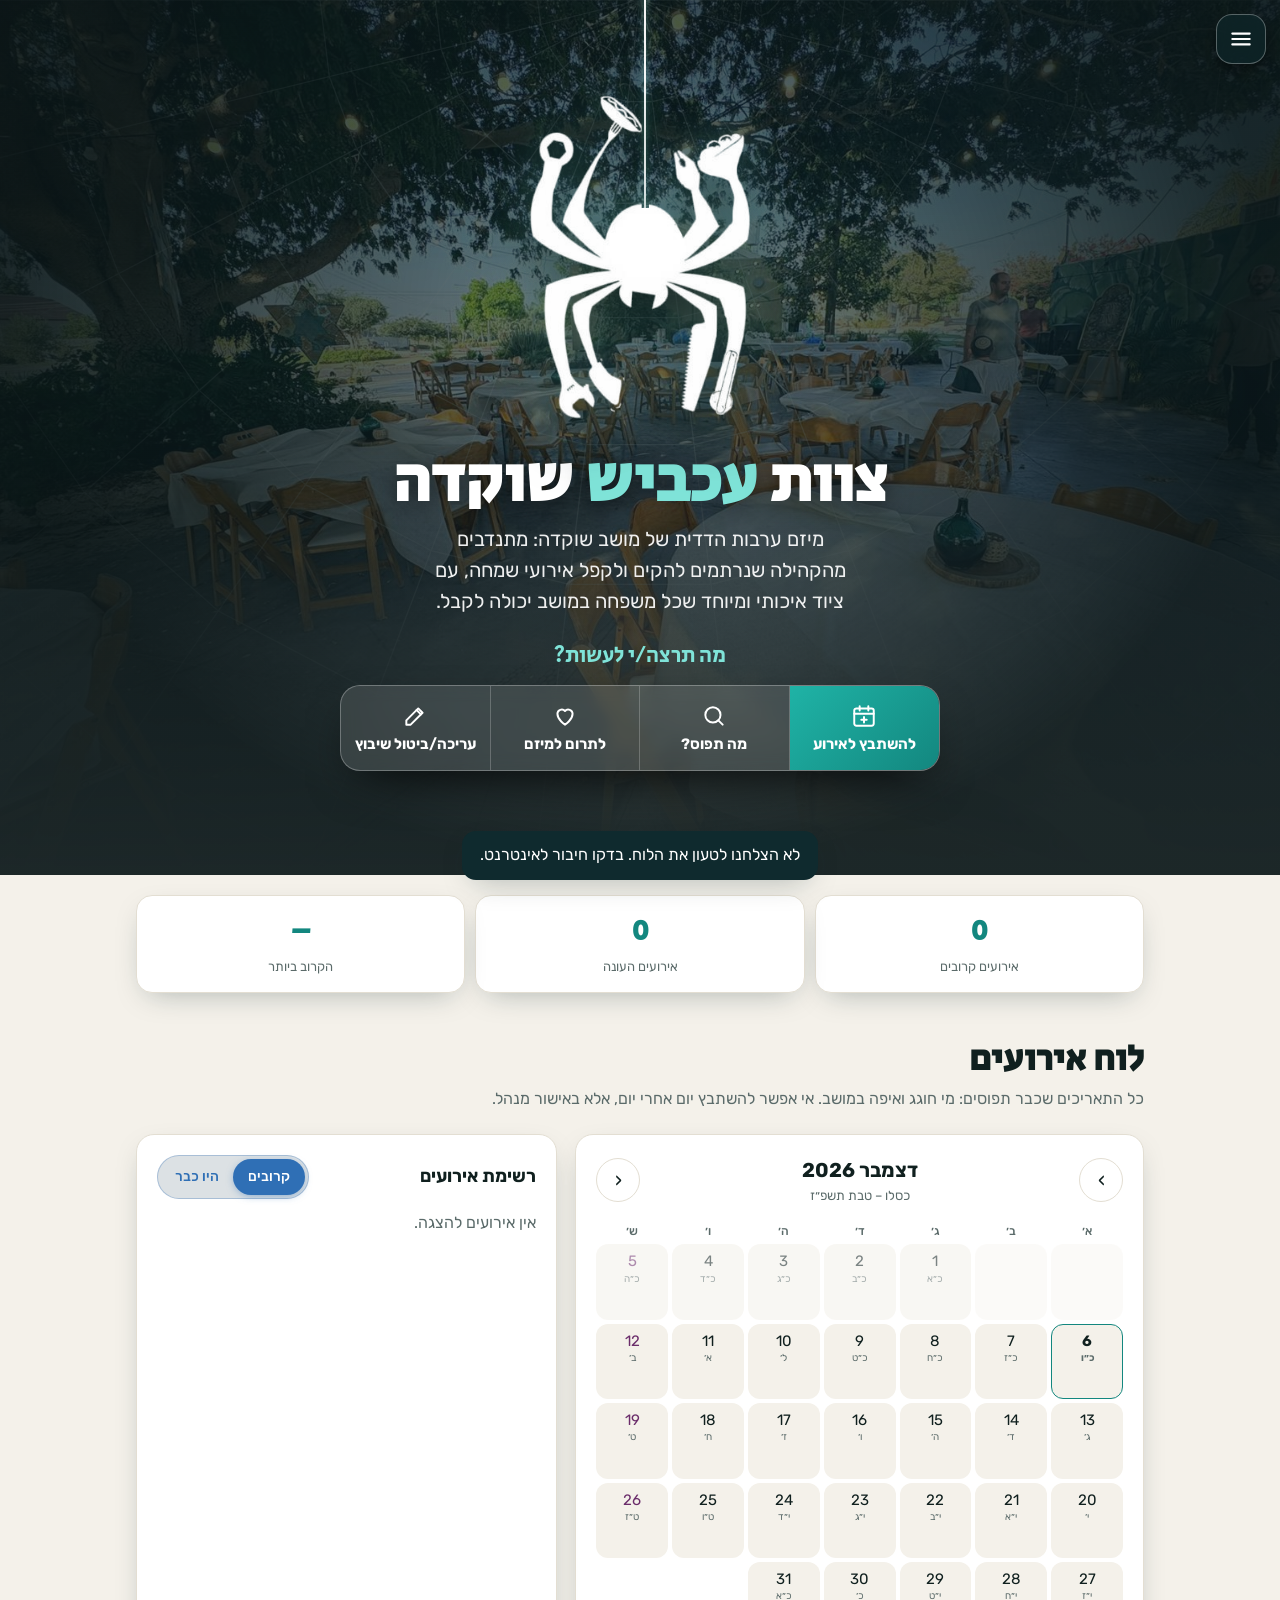
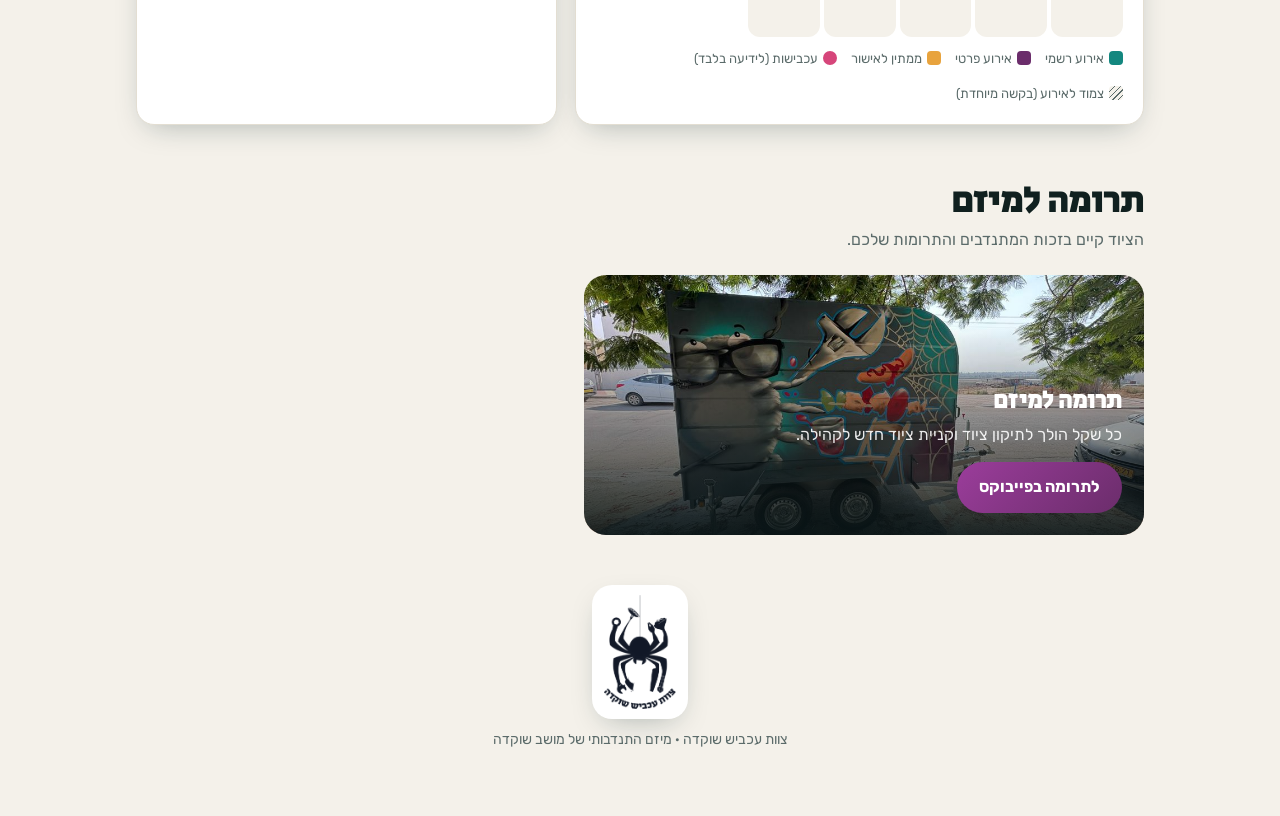
==== commit 042992e3: "Akavish app: show the full logo in footer and menu without cropping Co-Authored-By: Claude Opus 5.5 " ====
--- a/akavish-app/index.html
+++ b/akavish-app/index.html
@@ -78,7 +78,7 @@
 dialog.drawer{margin:0 0 0 auto;height:100%;max-height:none;max-width:min(320px,84vw);border-radius:0 0 0 24px;inset-inline-start:0;inset-inline-end:auto;padding:0;animation:slide .25s ease-out}
 @keyframes slide{from{transform:translateX(100%)}}
 .drawer .top{display:flex;align-items:center;gap:12px;padding:18px 18px 10px;background:var(--teal-d);color:#fff}
-.drawer .top img{width:46px;height:46px;border-radius:50%;background:#fff;padding:4px}
+.drawer .top img{width:46px;height:46px;object-fit:contain;border-radius:12px;background:#fff;padding:3px}
 .drawer .top b{font-family:"Secular One",Rubik;font-size:20px}
 .drawer nav{display:flex;flex-direction:column;padding:10px}
 .drawer nav a{display:flex;align-items:center;gap:12px;padding:14px 12px;border-radius:14px;text-decoration:none;font-weight:500;font-size:17px}
@@ -227,7 +227,7 @@
 .tile p{margin:0 0 14px;opacity:.9}
 .tile .btn{align-self:flex-start}
 footer{padding:40px 16px 60px;text-align:center;color:var(--muted);font-size:14px}
-footer img{width:70px;margin:0 auto 8px;background:#fff;border-radius:50%;padding:8px}
+footer img{width:96px;height:auto;margin:0 auto 10px;background:#fff;border-radius:20px;padding:10px 12px;box-shadow:var(--shadow)}
 
 /* ---------- DIALOG / TOAST ---------- */
 dialog{border:0;border-radius:22px;padding:0;max-width:min(440px,92vw);width:100%;background:var(--card);color:var(--ink);box-shadow:0 30px 80px -20px #000}
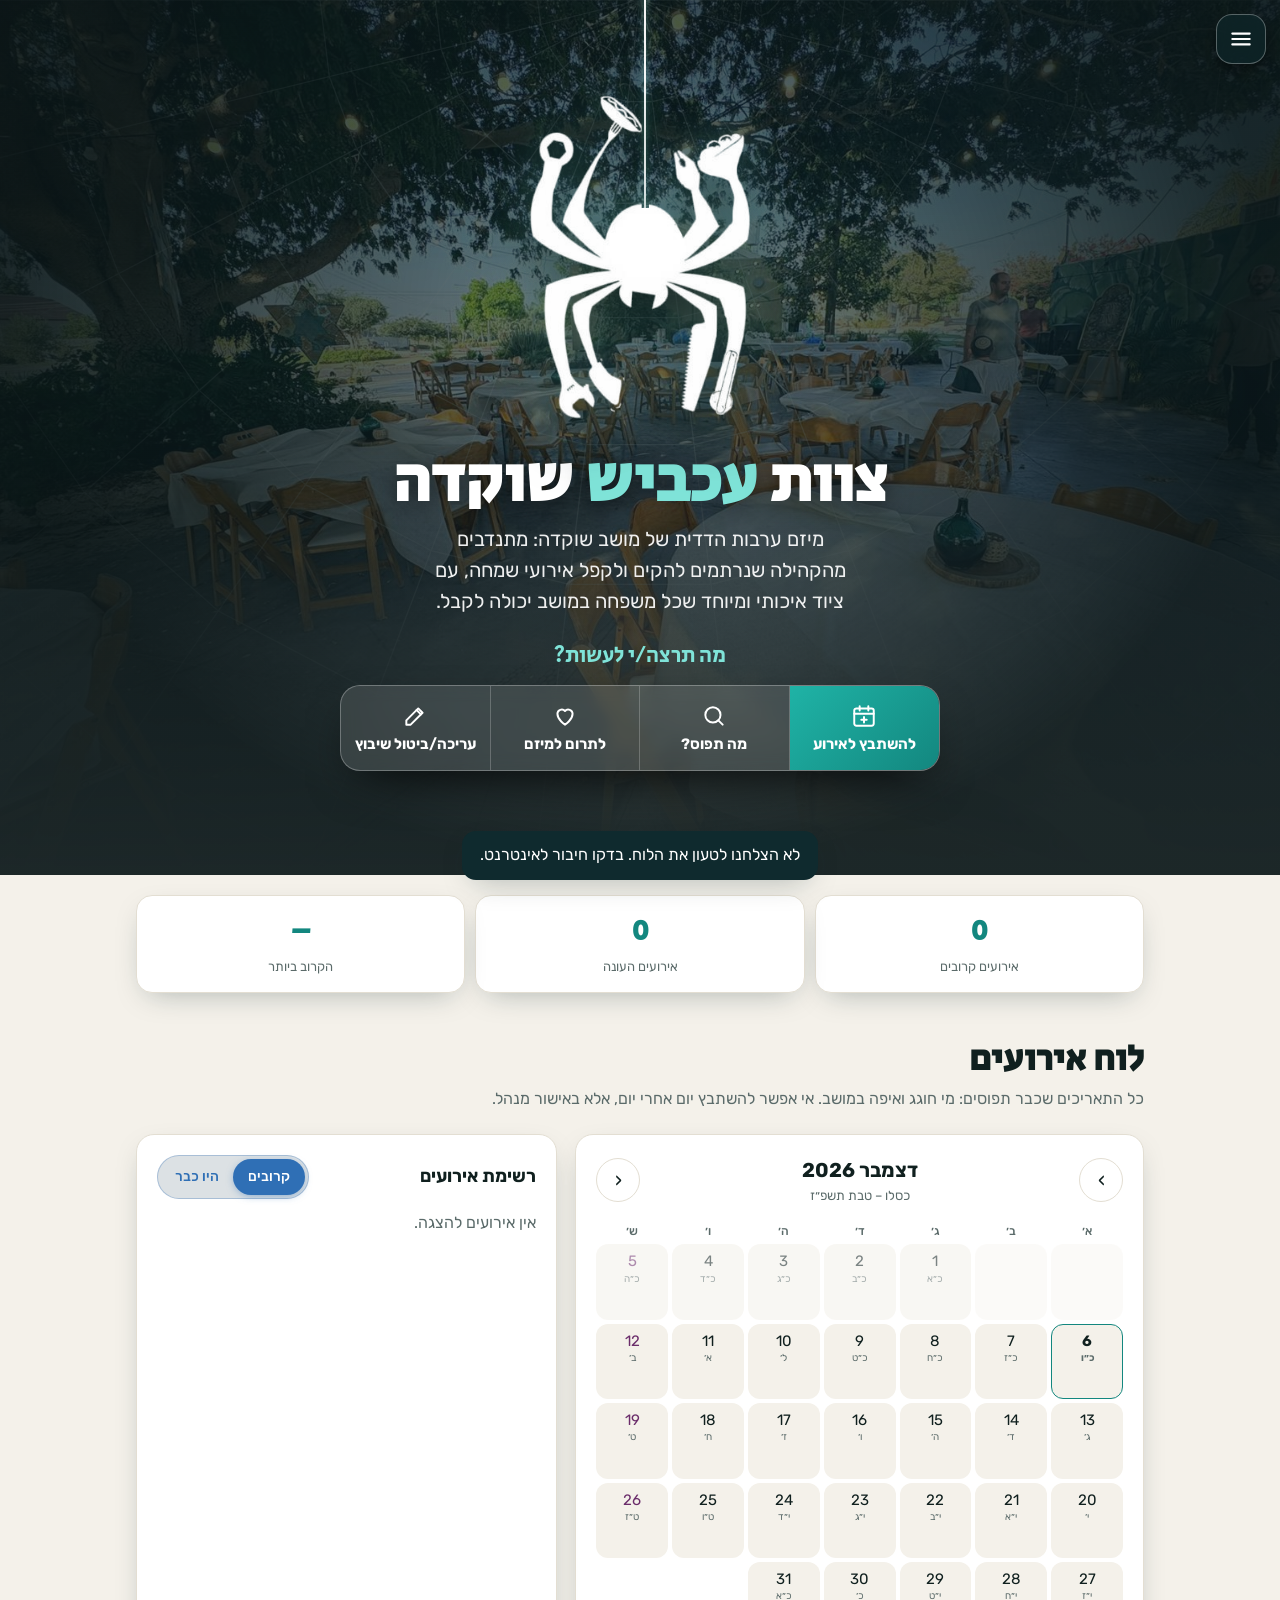
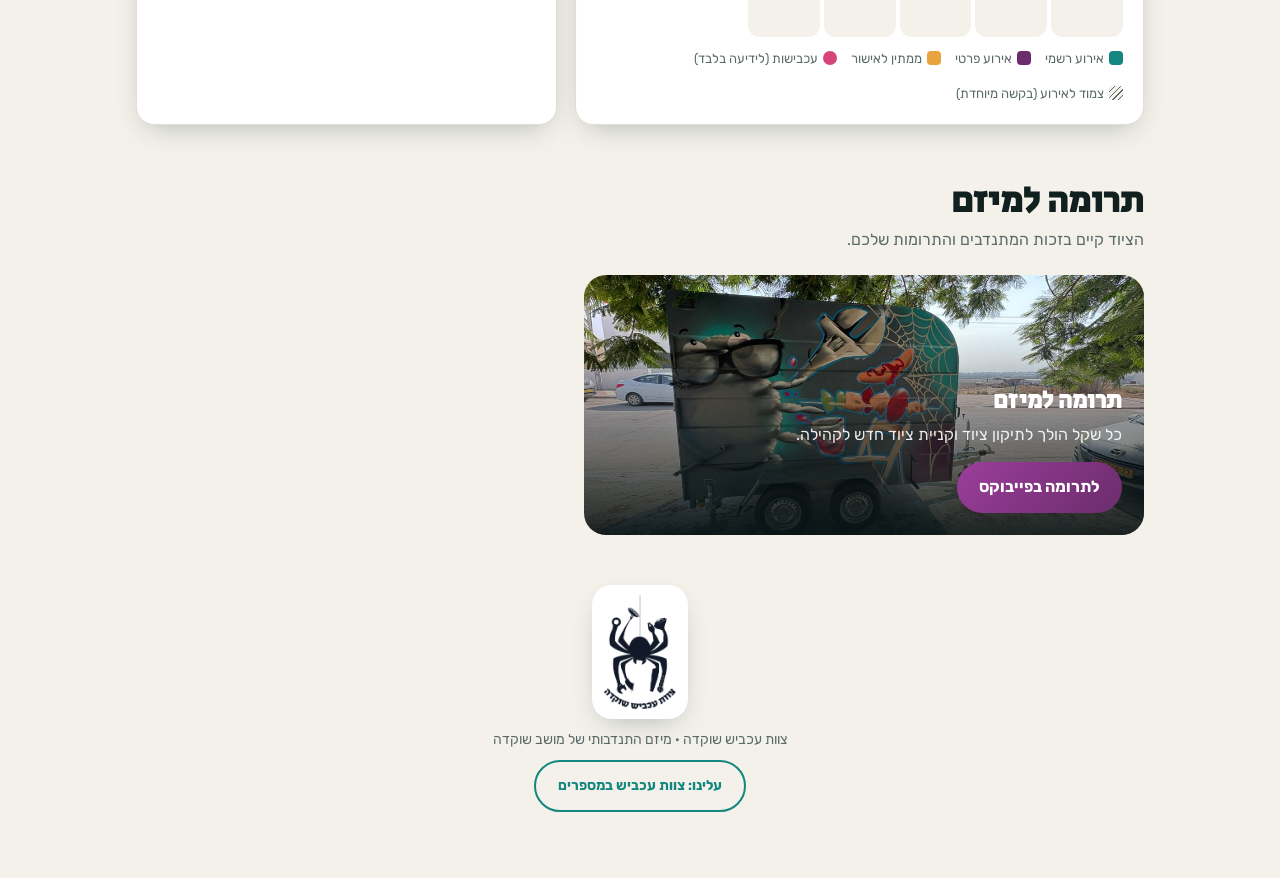
==== commit 0b7ce1c2: "Akavish app: add About page (stats flyer without QR) linked from menu and footer Co-Authored-By: Cla" ====
--- a/akavish-app/index.html
+++ b/akavish-app/index.html
@@ -258,6 +258,7 @@
     <a href="#prices"><span>💰</span>מחירון</a>
     <a href="#rules"><span>📜</span>תקנון</a>
     <a href="#support"><span>❤️</span>תרומה למיזם</a>
+    <a href="about.html" data-ext><span>🕷️</span>עלינו</a>
   </nav>
 </dialog>
 
@@ -450,6 +451,7 @@
 <footer>
   <img src="img/logo.png" alt="">
   <div>צוות עכביש שוקדה · מיזם התנדבותי של מושב שוקדה</div>
+  <div style="margin-top:10px"><a class="btn btn-outline" href="about.html">עלינו: צוות עכביש במספרים</a></div>
   <div id="adminLink" style="margin-top:6px"></div>
 </footer>
 
@@ -947,6 +949,7 @@
 $("#menu").addEventListener("click", e => {
   if (e.target.id === "menu") return $("#menu").close();
   const a = e.target.closest("a"); if (!a) return;
+  if (a.hasAttribute("data-ext")) return;
   e.preventDefault(); $("#menu").close(); document.activeElement && document.activeElement.blur();
   setTimeout(() => go(a.getAttribute("href").slice(1)), 30);
 });
